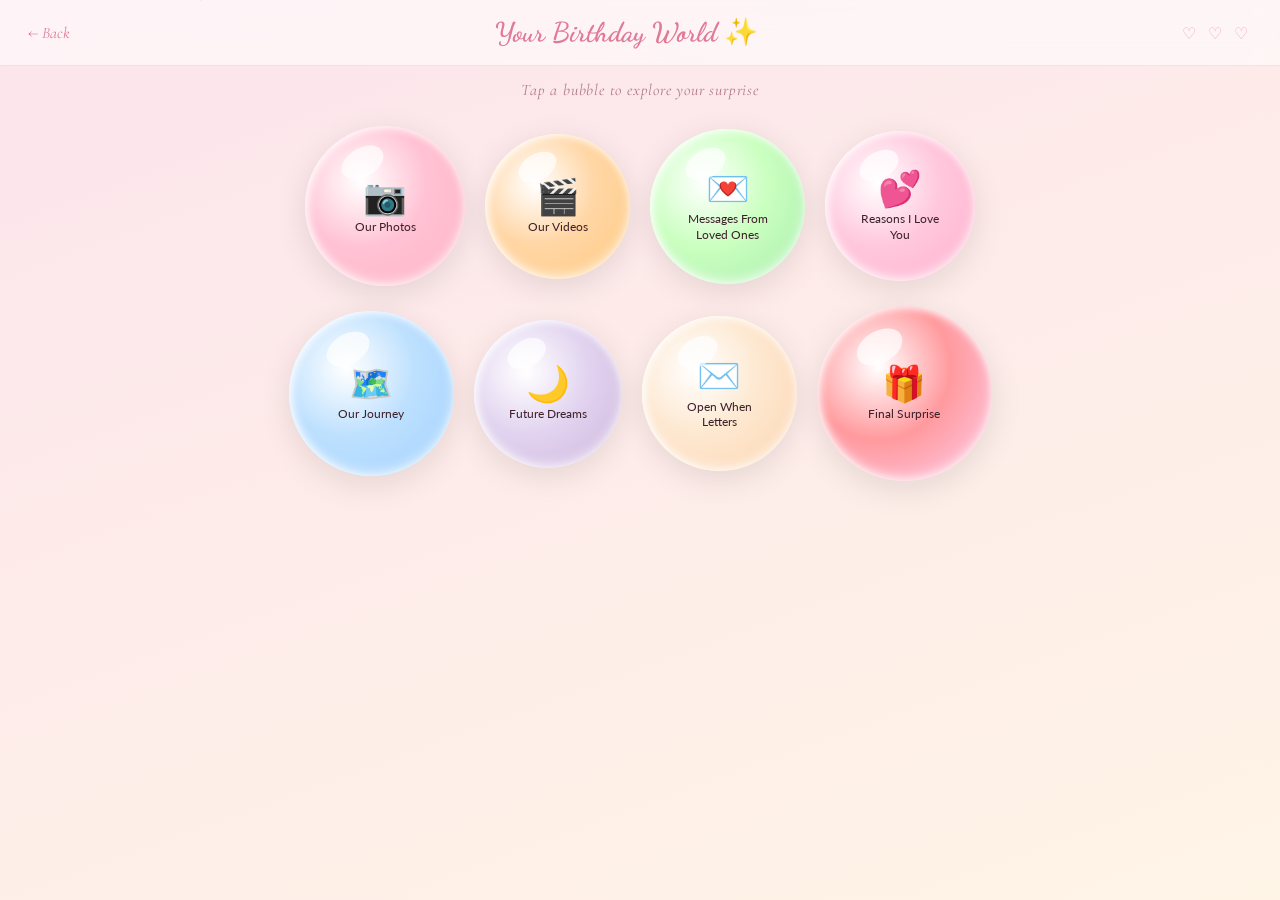
==== bubbles.html @ a95a7360 "Add files via upload" ====
<!DOCTYPE html>
<html lang="en">
<head>
  <meta charset="UTF-8"/>
  <meta name="viewport" content="width=device-width, initial-scale=1.0"/>
  <title>Your Surprise ❤️</title>
  <link rel="stylesheet" href="css/bubbles.css"/>
  <link href="https://fonts.googleapis.com/css2?family=Dancing+Script:wght@400;600;700&family=Cormorant+Garamond:ital,wght@0,300;0,400;1,300;1,400&family=Lato:wght@300;400&display=swap" rel="stylesheet"/>
</head>
<body>

  <div class="bg-bubbles-page"></div>
  <div class="petals-mini" id="petalsMini"></div>

  <!-- Header -->
  <header class="bubbles-header">
    <a href="index.html" class="back-btn">← Back</a>
    <!-- ✏️ REPLACE: Change the name below -->
    <h2 class="header-title">Your Birthday World ✨</h2>
    <span class="header-hearts">♡ ♡ ♡</span>
  </header>

  <p class="bubbles-subtitle">Tap a bubble to explore your surprise</p>

  <!-- Bubbles Grid -->
  <div class="bubbles-grid" id="bubblesGrid">

    <div class="bubble" data-section="photos" style="--delay:0s; --size:160px; --color1:#ffc2d4; --color2:#ffb3c6">
      <div class="bubble-inner">
        <span class="bubble-icon">📷</span>
        <span class="bubble-label">Our Photos</span>
      </div>
    </div>

    <div class="bubble" data-section="videos" style="--delay:0.2s; --size:145px; --color1:#ffd6a5; --color2:#ffca80">
      <div class="bubble-inner">
        <span class="bubble-icon">🎬</span>
        <span class="bubble-label">Our Videos</span>
      </div>
    </div>

    <div class="bubble" data-section="messages" style="--delay:0.4s; --size:155px; --color1:#caffbf; --color2:#a8edaf">
      <div class="bubble-inner">
        <span class="bubble-icon">💌</span>
        <span class="bubble-label">Messages From Loved Ones</span>
      </div>
    </div>

    <div class="bubble" data-section="reasons" style="--delay:0.1s; --size:150px; --color1:#ffc8dd; --color2:#ffafcc">
      <div class="bubble-inner">
        <span class="bubble-icon">💕</span>
        <span class="bubble-label">Reasons I Love You</span>
      </div>
    </div>

    <div class="bubble" data-section="journey" style="--delay:0.3s; --size:165px; --color1:#bde0fe; --color2:#a2d2ff">
      <div class="bubble-inner">
        <span class="bubble-icon">🗺️</span>
        <span class="bubble-label">Our Journey</span>
      </div>
    </div>

    <div class="bubble" data-section="dreams" style="--delay:0.5s; --size:148px; --color1:#e2d4f0; --color2:#cdb4db">
      <div class="bubble-inner">
        <span class="bubble-icon">🌙</span>
        <span class="bubble-label">Future Dreams</span>
      </div>
    </div>

    <div class="bubble" data-section="letters" style="--delay:0.15s; --size:155px; --color1:#fde8d0; --color2:#fdd5b1">
      <div class="bubble-inner">
        <span class="bubble-icon">✉️</span>
        <span class="bubble-label">Open When Letters</span>
      </div>
    </div>

    <div class="bubble bubble-special" data-section="final" style="--delay:0.6s; --size:175px; --color1:#ff9a9e; --color2:#fecfef">
      <div class="bubble-inner">
        <span class="bubble-icon">🎁</span>
        <span class="bubble-label">Final Surprise</span>
      </div>
    </div>

  </div>

  <!-- ======== MODALS ======== -->

  <!-- Photos Modal -->
  <div class="modal" id="modal-photos">
    <div class="modal-box modal-wide">
      <button class="modal-close" onclick="closeModal('photos')">✕</button>
      <h2 class="modal-title">📷 Our Photos</h2>
      <p class="modal-subtitle">Every frame, a memory I treasure</p>
      <div class="photo-gallery">
        <!-- ✏️ REPLACE: Replace src with your actual photo paths -->
        <div class="photo-item" onclick="openLightbox(this)">
          <img src="https://picsum.photos/seed/couple1/400/300" alt="Our memory 1"/>
          <div class="photo-overlay"><span>View</span></div>
        </div>
        <div class="photo-item" onclick="openLightbox(this)">
          <img src="https://picsum.photos/seed/couple2/400/300" alt="Our memory 2"/>
          <div class="photo-overlay"><span>View</span></div>
        </div>
        <div class="photo-item" onclick="openLightbox(this)">
          <img src="https://picsum.photos/seed/couple3/400/300" alt="Our memory 3"/>
          <div class="photo-overlay"><span>View</span></div>
        </div>
        <div class="photo-item" onclick="openLightbox(this)">
          <img src="https://picsum.photos/seed/couple4/400/300" alt="Our memory 4"/>
          <div class="photo-overlay"><span>View</span></div>
        </div>
        <div class="photo-item" onclick="openLightbox(this)">
          <img src="https://picsum.photos/seed/couple5/400/300" alt="Our memory 5"/>
          <div class="photo-overlay"><span>View</span></div>
        </div>
        <div class="photo-item" onclick="openLightbox(this)">
          <img src="https://picsum.photos/seed/couple6/400/300" alt="Our memory 6"/>
          <div class="photo-overlay"><span>View</span></div>
        </div>
      </div>
    </div>
  </div>

  <!-- Videos Modal -->
  <div class="modal" id="modal-videos">
    <div class="modal-box modal-wide">
      <button class="modal-close" onclick="closeModal('videos')">✕</button>
      <h2 class="modal-title">🎬 Our Videos</h2>
      <p class="modal-subtitle">Moments moving, just like my heart for you</p>
      <div class="video-grid">
        <!-- ✏️ REPLACE: Replace YouTube embed IDs or use your own video URLs -->
        <div class="video-card">
          <div class="video-wrapper">
            <iframe src="https://www.youtube.com/embed/dQw4w9WgXcQ" title="Our Video 1" frameborder="0" allowfullscreen></iframe>
          </div>
          <!-- ✏️ REPLACE: Change this caption -->
          <p class="video-caption">Our favorite moment ♡</p>
        </div>
        <div class="video-card">
          <div class="video-wrapper">
            <iframe src="https://www.youtube.com/embed/dQw4w9WgXcQ" title="Our Video 2" frameborder="0" allowfullscreen></iframe>
          </div>
          <!-- ✏️ REPLACE: Change this caption -->
          <p class="video-caption">A day to remember ✨</p>
        </div>
      </div>
    </div>
  </div>

  <!-- Messages Modal -->
  <div class="modal" id="modal-messages">
    <div class="modal-box modal-wide">
      <button class="modal-close" onclick="closeModal('messages')">✕</button>
      <h2 class="modal-title">💌 Messages From Loved Ones</h2>
      <p class="modal-subtitle">Everyone who loves you, says it today</p>
      <div class="messages-grid">
        <!-- ✏️ REPLACE: Add real names and messages below -->
        <div class="message-card">
          <div class="message-avatar">👩</div>
          <p class="message-text">"Wishing you the most beautiful birthday! You deserve all the joy in the world. So proud of who you are every single day."</p>
          <span class="message-from">— Mom</span>
        </div>
        <div class="message-card">
          <div class="message-avatar">👨</div>
          <p class="message-text">"Happy Birthday! You've always been my hero. Here's to another year of adventures together, big brother."</p>
          <span class="message-from">— Your Brother</span>
        </div>
        <div class="message-card">
          <div class="message-avatar">👧</div>
          <p class="message-text">"You're the kindest soul I know. Today is all about you — celebrate yourself! Love you loads. 🎉"</p>
          <span class="message-from">— Best Friend Priya</span>
        </div>
        <div class="message-card">
          <div class="message-avatar">🧑</div>
          <p class="message-text">"Happiest of birthdays! Miss you always. Can't wait to celebrate in person soon. You're truly one of a kind."</p>
          <span class="message-from">— Cousin Rahul</span>
        </div>
      </div>
    </div>
  </div>

  <!-- Reasons Modal -->
  <div class="modal" id="modal-reasons">
    <div class="modal-box">
      <button class="modal-close" onclick="closeModal('reasons')">✕</button>
      <h2 class="modal-title">💕 Reasons I Love You</h2>
      <p class="modal-subtitle">An endless list, but here are a few...</p>
      <div class="reasons-list" id="reasonsList">
        <!-- ✏️ REPLACE: Add your own reasons below -->
      </div>
    </div>
  </div>

  <!-- Journey Modal -->
  <div class="modal" id="modal-journey">
    <div class="modal-box modal-wide">
      <button class="modal-close" onclick="closeModal('journey')">✕</button>
      <h2 class="modal-title">🗺️ Our Journey</h2>
      <p class="modal-subtitle">Every step with you has been a blessing</p>
      <div class="timeline">
        <!-- ✏️ REPLACE: Add your own journey milestones below -->
        <div class="timeline-item">
          <div class="timeline-dot">💫</div>
          <div class="timeline-content">
            <!-- ✏️ REPLACE: Change date and event -->
            <span class="timeline-date">When We Met</span>
            <h3 class="timeline-event">The Day Everything Changed</h3>
            <p class="timeline-desc">The universe knew before we did. That first hello felt like coming home.</p>
          </div>
        </div>
        <div class="timeline-item">
          <div class="timeline-dot">🌸</div>
          <div class="timeline-content">
            <span class="timeline-date">Our First Date</span>
            <h3 class="timeline-event">A Night to Remember</h3>
            <p class="timeline-desc">Butterflies, laughter, and a feeling I never wanted to end.</p>
          </div>
        </div>
        <div class="timeline-item">
          <div class="timeline-dot">💍</div>
          <div class="timeline-content">
            <span class="timeline-date">The Proposal</span>
            <h3 class="timeline-event">You Said Yes</h3>
            <p class="timeline-desc">My heart stopped — and then it was the fullest it had ever been.</p>
          </div>
        </div>
        <div class="timeline-item">
          <div class="timeline-dot">🏠</div>
          <div class="timeline-content">
            <span class="timeline-date">Our Home</span>
            <h3 class="timeline-event">Building Our World Together</h3>
            <p class="timeline-desc">Four walls became a home the moment you walked in.</p>
          </div>
        </div>
        <div class="timeline-item">
          <div class="timeline-dot">⭐</div>
          <div class="timeline-content">
            <span class="timeline-date">Today</span>
            <h3 class="timeline-event">Your Birthday ♡</h3>
            <p class="timeline-desc">Celebrating the most wonderful person who made all these memories possible.</p>
          </div>
        </div>
      </div>
    </div>
  </div>

  <!-- Dreams Modal -->
  <div class="modal" id="modal-dreams">
    <div class="modal-box modal-wide">
      <button class="modal-close" onclick="closeModal('dreams')">✕</button>
      <h2 class="modal-title">🌙 Future Dreams</h2>
      <p class="modal-subtitle">Everything I want to do with you, for us</p>
      <div class="dreams-grid">
        <!-- ✏️ REPLACE: Add your own dream destinations and wishes -->
        <div class="dream-card">
          <div class="dream-emoji">🗼</div>
          <h3>Paris Together</h3>
          <p>Walk along the Seine, eat croissants, kiss under the Eiffel Tower</p>
        </div>
        <div class="dream-card">
          <div class="dream-emoji">🏝️</div>
          <h3>Maldives Getaway</h3>
          <p>A bungalow over the water, just us, sunsets and silence</p>
        </div>
        <div class="dream-card">
          <div class="dream-emoji">🗻</div>
          <h3>Mountain Retreat</h3>
          <p>Cozy cabin, hot cocoa, stars above and you beside me</p>
        </div>
        <div class="dream-card">
          <div class="dream-emoji">🎭</div>
          <h3>A Broadway Night</h3>
          <p>Dressed up, holding hands, lost in a story on stage</p>
        </div>
        <div class="dream-card">
          <div class="dream-emoji">🌅</div>
          <h3>Road Trip Sunrise</h3>
          <p>No plan, just the open road, music and you</p>
        </div>
        <div class="dream-card">
          <div class="dream-emoji">👶</div>
          <h3>Growing Together</h3>
          <p>Building a family, a legacy, a love that lasts generations</p>
        </div>
      </div>
    </div>
  </div>

  <!-- Letters Modal -->
  <div class="modal" id="modal-letters">
    <div class="modal-box modal-wide">
      <button class="modal-close" onclick="closeModal('letters')">✕</button>
      <h2 class="modal-title">✉️ Open When Letters</h2>
      <p class="modal-subtitle">For every moment, I've written you something</p>
      <div class="letters-grid">
        <!-- Letters are handled by JS; add your letter content in bubbles.js -->
        <div class="letter-card" onclick="openLetter(0)">
          <div class="letter-seal">💌</div>
          <p>Open When...<br/><strong>You Miss Me</strong></p>
        </div>
        <div class="letter-card" onclick="openLetter(1)">
          <div class="letter-seal">🌧️</div>
          <p>Open When...<br/><strong>You're Having a Bad Day</strong></p>
        </div>
        <div class="letter-card" onclick="openLetter(2)">
          <div class="letter-seal">😂</div>
          <p>Open When...<br/><strong>You Need to Laugh</strong></p>
        </div>
        <div class="letter-card" onclick="openLetter(3)">
          <div class="letter-seal">💪</div>
          <p>Open When...<br/><strong>You Doubt Yourself</strong></p>
        </div>
        <div class="letter-card" onclick="openLetter(4)">
          <div class="letter-seal">🌟</div>
          <p>Open When...<br/><strong>You Accomplish Something</strong></p>
        </div>
        <div class="letter-card" onclick="openLetter(5)">
          <div class="letter-seal">❤️</div>
          <p>Open When...<br/><strong>You Feel Loved</strong></p>
        </div>
      </div>
    </div>
  </div>

  <!-- Letter Content Modal -->
  <div class="modal" id="modal-letter-content">
    <div class="modal-box letter-content-box">
      <button class="modal-close" onclick="closeModal('letter-content')">✕</button>
      <div class="letter-paper">
        <div class="letter-header-deco">✦ ✦ ✦</div>
        <h3 id="letterTitle" class="letter-content-title"></h3>
        <div id="letterBody" class="letter-content-body"></div>
        <div class="letter-signature">With all my love ♡</div>
      </div>
    </div>
  </div>

  <!-- Lightbox -->
  <div class="lightbox" id="lightbox" onclick="closeLightbox()">
    <button class="lightbox-close">✕</button>
    <img id="lightboxImg" src="" alt="Photo"/>
  </div>

  <!-- Final Surprise — full page redirect -->

  <script src="js/bubbles.js"></script>
</body>
</html>
---- css/bubbles.css ----
/* ===== BUBBLES PAGE CSS ===== */
/* css/bubbles.css */

*, *::before, *::after { box-sizing: border-box; margin: 0; padding: 0; }

:root {
  --rose:      #f4a5b5;
  --rose-deep: #e07a96;
  --blush:     #fce4ec;
  --cream:     #fff8f0;
  --gold:      #d4a574;
  --text-dark: #3d1f2a;
  --text-mid:  #7a4a5a;
  --text-soft: #b07a8a;
}

html { scroll-behavior: smooth; }

body {
  min-height: 100vh;
  font-family: 'Lato', sans-serif;
  background: var(--cream);
  overflow-x: hidden;
}

.bg-bubbles-page {
  position: fixed; inset: 0; z-index: 0;
  background: linear-gradient(160deg, #fce4ec 0%, #fff5e6 35%, #f0e8ff 65%, #fce4ec 100%);
  background-size: 300% 300%;
  animation: bgShift 15s ease infinite;
}

@keyframes bgShift {
  0%,100% { background-position: 0% 50%; }
  50%     { background-position: 100% 50%; }
}

.petals-mini {
  position: fixed; inset: 0; z-index: 1; pointer-events: none; overflow: hidden;
}

.petal-m {
  position: absolute; top: -20px;
  font-size: 1rem; opacity: 0.5;
  animation: petalFallM linear infinite;
}

@keyframes petalFallM {
  0%   { transform: translateY(-20px) rotate(0deg); opacity: 0.6; }
  100% { transform: translateY(110vh) rotate(360deg); opacity: 0; }
}

/* ---- Header ---- */
.bubbles-header {
  position: relative; z-index: 10;
  display: flex; align-items: center; justify-content: space-between;
  padding: 16px 28px;
  background: rgba(255,255,255,0.55);
  backdrop-filter: blur(12px);
  border-bottom: 1px solid rgba(244,165,181,0.3);
}

.back-btn {
  font-family: 'Cormorant Garamond', serif;
  font-style: italic; color: var(--rose-deep);
  text-decoration: none; font-size: 1rem;
  transition: opacity 0.2s;
}
.back-btn:hover { opacity: 0.7; }

.header-title {
  font-family: 'Dancing Script', cursive;
  color: var(--rose-deep);
  font-size: clamp(1.2rem, 4vw, 1.7rem);
  font-weight: 700;
}

.header-hearts {
  color: var(--rose);
  font-size: 1rem;
  letter-spacing: 4px;
  animation: heartPulse2 2s ease infinite;
}

@keyframes heartPulse2 {
  0%,100% { opacity: 1; transform: scale(1); }
  50%     { opacity: 0.6; transform: scale(0.9); }
}

/* ---- Subtitle ---- */
.bubbles-subtitle {
  position: relative; z-index: 10;
  text-align: center;
  font-family: 'Cormorant Garamond', serif;
  font-style: italic; color: var(--text-soft);
  font-size: 1rem;
  padding: 14px 0 6px;
  letter-spacing: 0.05em;
}

/* ---- Bubbles Grid ---- */
.bubbles-grid {
  position: relative; z-index: 10;
  display: flex;
  flex-wrap: wrap;
  justify-content: center;
  align-items: center;
  gap: 20px;
  padding: 20px 24px 60px;
  max-width: 900px;
  margin: 0 auto;
}

/* ---- Single Bubble ---- */
.bubble {
  width: var(--size, 150px);
  height: var(--size, 150px);
  border-radius: 50%;
  background: radial-gradient(circle at 35% 35%, white 0%, var(--color1) 45%, var(--color2) 100%);
  box-shadow:
    0 8px 32px rgba(0,0,0,0.1),
    inset 0 -4px 12px rgba(255,255,255,0.6),
    inset 2px 2px 8px rgba(255,255,255,0.9);
  display: flex;
  align-items: center;
  justify-content: center;
  cursor: pointer;
  transition: transform 0.35s cubic-bezier(.34,1.56,.64,1), box-shadow 0.3s ease;
  animation: bubbleFloat ease-in-out infinite;
  animation-duration: calc(3.5s + var(--delay) * 4);
  animation-delay: var(--delay, 0s);
  position: relative;
  user-select: none;
}

.bubble::before {
  content: '';
  position: absolute;
  top: 14%;
  left: 22%;
  width: 28%;
  height: 18%;
  background: rgba(255,255,255,0.7);
  border-radius: 50%;
  transform: rotate(-30deg);
  pointer-events: none;
}

.bubble:hover {
  transform: scale(1.13) translateY(-6px);
  box-shadow: 0 16px 50px rgba(0,0,0,0.18), inset 0 -4px 12px rgba(255,255,255,0.6);
}

.bubble:active { transform: scale(0.95); }

.bubble-special {
  animation-name: bubbleFloatSpecial;
}

@keyframes bubbleFloat {
  0%, 100% { transform: translateY(0px); }
  50%       { transform: translateY(-12px); }
}

@keyframes bubbleFloatSpecial {
  0%, 100% { transform: translateY(0) scale(1); box-shadow: 0 8px 32px rgba(224,122,150,0.25); }
  50%       { transform: translateY(-14px) scale(1.02); box-shadow: 0 18px 50px rgba(224,122,150,0.45); }
}

.bubble-inner {
  display: flex; flex-direction: column;
  align-items: center; justify-content: center;
  text-align: center;
  padding: 16px;
  gap: 6px;
  pointer-events: none;
}

.bubble-icon  { font-size: clamp(1.6rem, 5vw, 2.2rem); line-height: 1; }

.bubble-label {
  font-family: 'Lato', sans-serif;
  font-weight: 400;
  font-size: clamp(0.62rem, 1.5vw, 0.75rem);
  color: var(--text-dark);
  line-height: 1.3;
  text-align: center;
  max-width: 100px;
}

/* ======== MODALS ======== */

.modal {
  position: fixed; inset: 0; z-index: 1000;
  display: none;
  align-items: center; justify-content: center;
  background: rgba(61, 31, 42, 0.45);
  backdrop-filter: blur(6px);
  padding: 20px;
  overflow-y: auto;
  animation: modalFadeIn 0.35s ease;
}

.modal.open { display: flex; }

@keyframes modalFadeIn {
  from { opacity: 0; }
  to   { opacity: 1; }
}

.modal-box {
  position: relative;
  background: rgba(255,252,249,0.97);
  border-radius: 24px;
  padding: 36px 32px;
  max-width: 600px;
  width: 100%;
  max-height: 90vh;
  overflow-y: auto;
  box-shadow: 0 24px 80px rgba(61,31,42,0.22);
  animation: boxSlideUp 0.4s cubic-bezier(.34,1.56,.64,1);
}

.modal-wide { max-width: 860px; }

@keyframes boxSlideUp {
  from { transform: translateY(30px) scale(0.95); opacity: 0; }
  to   { transform: translateY(0) scale(1); opacity: 1; }
}

.modal-close {
  position: absolute; top: 16px; right: 18px;
  background: none; border: none; cursor: pointer;
  font-size: 1.2rem; color: var(--text-soft);
  width: 32px; height: 32px;
  border-radius: 50%;
  display: flex; align-items: center; justify-content: center;
  transition: background 0.2s, color 0.2s;
}
.modal-close:hover { background: var(--blush); color: var(--rose-deep); }

.modal-title {
  font-family: 'Dancing Script', cursive;
  font-size: clamp(1.6rem, 5vw, 2.4rem);
  color: var(--rose-deep);
  text-align: center;
  margin-bottom: 6px;
}

.modal-subtitle {
  font-family: 'Cormorant Garamond', serif;
  font-style: italic; color: var(--text-soft);
  text-align: center; font-size: 0.95rem;
  margin-bottom: 28px;
}

/* ---- Photo Gallery ---- */
.photo-gallery {
  display: grid;
  grid-template-columns: repeat(auto-fill, minmax(200px, 1fr));
  gap: 12px;
}

.photo-item {
  position: relative; border-radius: 14px; overflow: hidden;
  aspect-ratio: 4/3; cursor: pointer;
  box-shadow: 0 4px 16px rgba(0,0,0,0.1);
}

.photo-item img {
  width: 100%; height: 100%;
  object-fit: cover;
  transition: transform 0.4s ease;
  display: block;
}

.photo-overlay {
  position: absolute; inset: 0;
  background: rgba(224,122,150,0.0);
  display: flex; align-items: center; justify-content: center;
  transition: background 0.3s ease;
}

.photo-overlay span {
  color: white; font-family: 'Lato',sans-serif;
  font-weight: 300; font-size: 0.9rem;
  letter-spacing: 0.1em; opacity: 0;
  transition: opacity 0.3s ease;
  text-transform: uppercase;
}

.photo-item:hover img { transform: scale(1.08); }
.photo-item:hover .photo-overlay { background: rgba(224,122,150,0.4); }
.photo-item:hover .photo-overlay span { opacity: 1; }

/* ---- Lightbox ---- */
.lightbox {
  position: fixed; inset: 0; z-index: 2000;
  display: none;
  align-items: center; justify-content: center;
  background: rgba(0,0,0,0.88);
  cursor: pointer;
}
.lightbox.open { display: flex; }
.lightbox img {
  max-width: 90vw; max-height: 88vh;
  border-radius: 10px;
  box-shadow: 0 8px 60px rgba(0,0,0,0.6);
  animation: lightboxIn 0.3s ease;
}
@keyframes lightboxIn {
  from { transform: scale(0.85); opacity: 0; }
  to   { transform: scale(1); opacity: 1; }
}
.lightbox-close {
  position: absolute; top: 20px; right: 24px;
  background: rgba(255,255,255,0.15); border: none;
  color: white; font-size: 1.4rem;
  width: 38px; height: 38px; border-radius: 50%;
  cursor: pointer; display: flex; align-items: center; justify-content: center;
  transition: background 0.2s;
}
.lightbox-close:hover { background: rgba(255,255,255,0.3); }

/* ---- Video Grid ---- */
.video-grid {
  display: grid;
  grid-template-columns: repeat(auto-fill, minmax(280px, 1fr));
  gap: 20px;
}

.video-card {
  background: var(--blush); border-radius: 16px;
  overflow: hidden;
  box-shadow: 0 4px 20px rgba(0,0,0,0.08);
}

.video-wrapper {
  position: relative; padding-top: 56.25%;
}

.video-wrapper iframe {
  position: absolute; inset: 0;
  width: 100%; height: 100%; border: none;
}

.video-caption {
  text-align: center;
  font-family: 'Cormorant Garamond', serif;
  font-style: italic; color: var(--text-mid);
  padding: 10px 12px;
  font-size: 0.92rem;
}

/* ---- Messages ---- */
.messages-grid {
  display: grid;
  grid-template-columns: repeat(auto-fill, minmax(220px, 1fr));
  gap: 16px;
}

.message-card {
  background: linear-gradient(135deg, #fff0f5, #fce4ec);
  border-radius: 18px;
  padding: 24px 20px;
  box-shadow: 0 4px 20px rgba(224,122,150,0.12);
  border: 1px solid rgba(244,165,181,0.25);
  display: flex; flex-direction: column; gap: 12px;
  animation: cardPop 0.5s ease;
}

@keyframes cardPop {
  from { transform: scale(0.93) translateY(10px); opacity: 0; }
  to   { transform: scale(1) translateY(0); opacity: 1; }
}

.message-avatar {
  font-size: 2.2rem;
  text-align: center;
}

.message-text {
  font-family: 'Cormorant Garamond', serif;
  font-style: italic; font-weight: 300;
  font-size: 0.93rem; color: var(--text-mid);
  line-height: 1.65;
  flex-grow: 1;
}

.message-from {
  font-family: 'Lato', sans-serif;
  font-weight: 400; color: var(--rose-deep);
  font-size: 0.82rem; text-align: right;
  letter-spacing: 0.05em;
}

/* ---- Reasons ---- */
.reasons-list {
  display: flex; flex-direction: column; gap: 10px;
  max-height: 60vh; overflow-y: auto;
  padding-right: 6px;
}

.reason-item {
  display: flex; align-items: flex-start; gap: 14px;
  background: linear-gradient(135deg, #fff5f8, #fce4ec);
  border-radius: 14px; padding: 14px 18px;
  box-shadow: 0 2px 12px rgba(224,122,150,0.1);
  opacity: 0;
  animation: reasonReveal 0.5s ease forwards;
  border-left: 3px solid var(--rose);
}

@keyframes reasonReveal {
  from { transform: translateX(-20px); opacity: 0; }
  to   { transform: translateX(0); opacity: 1; }
}

.reason-num {
  font-family: 'Dancing Script', cursive;
  font-size: 1.5rem; color: var(--rose);
  min-width: 30px;
}

.reason-text {
  font-family: 'Cormorant Garamond', serif;
  font-style: italic; font-size: 1rem;
  color: var(--text-mid); line-height: 1.5;
}

/* ---- Timeline ---- */
.timeline {
  display: flex; flex-direction: column;
  gap: 0; padding-left: 20px;
  position: relative;
}

.timeline::before {
  content: '';
  position: absolute; left: 38px; top: 20px; bottom: 20px;
  width: 2px;
  background: linear-gradient(180deg, var(--rose), var(--gold), var(--rose));
}

.timeline-item {
  display: flex; gap: 24px; align-items: flex-start;
  padding: 16px 0;
  opacity: 0;
  animation: timelineReveal 0.6s ease forwards;
}

.timeline-item:nth-child(1) { animation-delay: 0.1s; }
.timeline-item:nth-child(2) { animation-delay: 0.25s; }
.timeline-item:nth-child(3) { animation-delay: 0.4s; }
.timeline-item:nth-child(4) { animation-delay: 0.55s; }
.timeline-item:nth-child(5) { animation-delay: 0.7s; }

@keyframes timelineReveal {
  from { transform: translateX(-15px); opacity: 0; }
  to   { transform: translateX(0); opacity: 1; }
}

.timeline-dot {
  width: 40px; height: 40px; min-width: 40px;
  border-radius: 50%;
  background: white;
  border: 2px solid var(--rose);
  display: flex; align-items: center; justify-content: center;
  font-size: 1.2rem;
  box-shadow: 0 3px 12px rgba(224,122,150,0.25);
  position: relative; z-index: 1;
}

.timeline-content { padding-top: 4px; }

.timeline-date {
  font-family: 'Lato', sans-serif;
  font-size: 0.72rem; font-weight: 400;
  color: var(--rose-deep); text-transform: uppercase;
  letter-spacing: 0.12em; display: block; margin-bottom: 4px;
}

.timeline-event {
  font-family: 'Dancing Script', cursive;
  font-size: 1.2rem; color: var(--text-dark);
  margin-bottom: 4px;
}

.timeline-desc {
  font-family: 'Cormorant Garamond', serif;
  font-style: italic; font-weight: 300;
  font-size: 0.9rem; color: var(--text-mid); line-height: 1.55;
}

/* ---- Dreams Grid ---- */
.dreams-grid {
  display: grid;
  grid-template-columns: repeat(auto-fill, minmax(200px, 1fr));
  gap: 16px;
}

.dream-card {
  background: linear-gradient(135deg, #fff8f0, #fce4ec10);
  border: 1px solid rgba(212,165,116,0.25);
  border-radius: 18px; padding: 22px 16px;
  text-align: center;
  transition: transform 0.3s ease, box-shadow 0.3s ease;
  cursor: default;
  opacity: 0;
  animation: dreamPop 0.5s ease forwards;
}

.dream-card:nth-child(1) { animation-delay: 0.1s; }
.dream-card:nth-child(2) { animation-delay: 0.2s; }
.dream-card:nth-child(3) { animation-delay: 0.3s; }
.dream-card:nth-child(4) { animation-delay: 0.4s; }
.dream-card:nth-child(5) { animation-delay: 0.5s; }
.dream-card:nth-child(6) { animation-delay: 0.6s; }

@keyframes dreamPop {
  from { transform: scale(0.9) translateY(12px); opacity: 0; }
  to   { transform: scale(1) translateY(0); opacity: 1; }
}

.dream-card:hover { transform: translateY(-5px); box-shadow: 0 10px 30px rgba(212,165,116,0.2); }

.dream-emoji { font-size: 2.4rem; margin-bottom: 10px; }

.dream-card h3 {
  font-family: 'Dancing Script', cursive;
  font-size: 1.15rem; color: var(--rose-deep); margin-bottom: 7px;
}

.dream-card p {
  font-family: 'Cormorant Garamond', serif;
  font-style: italic; font-size: 0.88rem;
  color: var(--text-mid); line-height: 1.55;
}

/* ---- Letters ---- */
.letters-grid {
  display: grid;
  grid-template-columns: repeat(auto-fill, minmax(150px, 1fr));
  gap: 16px;
}

.letter-card {
  background: linear-gradient(135deg, #fffaf5, #fde8d0);
  border: 1px solid rgba(212,165,116,0.35);
  border-radius: 16px; padding: 22px 12px;
  text-align: center; cursor: pointer;
  transition: transform 0.3s ease, box-shadow 0.3s ease;
  box-shadow: 0 2px 12px rgba(212,165,116,0.1);
}

.letter-card:hover { transform: scale(1.06) translateY(-4px); box-shadow: 0 10px 30px rgba(212,165,116,0.3); }

.letter-seal { font-size: 2rem; margin-bottom: 10px; }

.letter-card p {
  font-family: 'Lato', sans-serif;
  font-size: 0.78rem; color: var(--text-mid); line-height: 1.5;
}

.letter-card strong { color: var(--rose-deep); }

/* ---- Letter content ---- */
.letter-content-box { max-width: 520px; }

.letter-paper {
  background: linear-gradient(160deg, #fffaf5, #fdf3e8);
  border: 1px solid rgba(212,165,116,0.3);
  border-radius: 14px;
  padding: 30px 28px;
}

.letter-header-deco {
  text-align: center; color: var(--gold);
  font-size: 0.8rem; letter-spacing: 6px; margin-bottom: 18px;
}

.letter-content-title {
  font-family: 'Dancing Script', cursive;
  color: var(--rose-deep);
  font-size: 1.6rem;
  text-align: center;
  margin-bottom: 18px;
}

.letter-content-body {
  font-family: 'Cormorant Garamond', serif;
  font-style: italic; font-weight: 300;
  font-size: 1rem; color: var(--text-mid);
  line-height: 1.8;
}

.letter-signature {
  margin-top: 24px;
  text-align: right;
  font-family: 'Dancing Script', cursive;
  color: var(--rose-deep); font-size: 1.1rem;
}

/* ---- Scrollbar ---- */
.modal-box::-webkit-scrollbar { width: 5px; }
.modal-box::-webkit-scrollbar-thumb { background: var(--rose); border-radius: 4px; }

/* ---- Responsive ---- */
@media (max-width: 600px) {
  .bubbles-grid { gap: 14px; padding: 14px 14px 50px; }
  .bubble { --size: 130px !important; }
  .bubble-special { --size: 145px !important; }
  .modal-box { padding: 26px 18px; }
  .letters-grid { grid-template-columns: repeat(auto-fill, minmax(130px, 1fr)); }
}
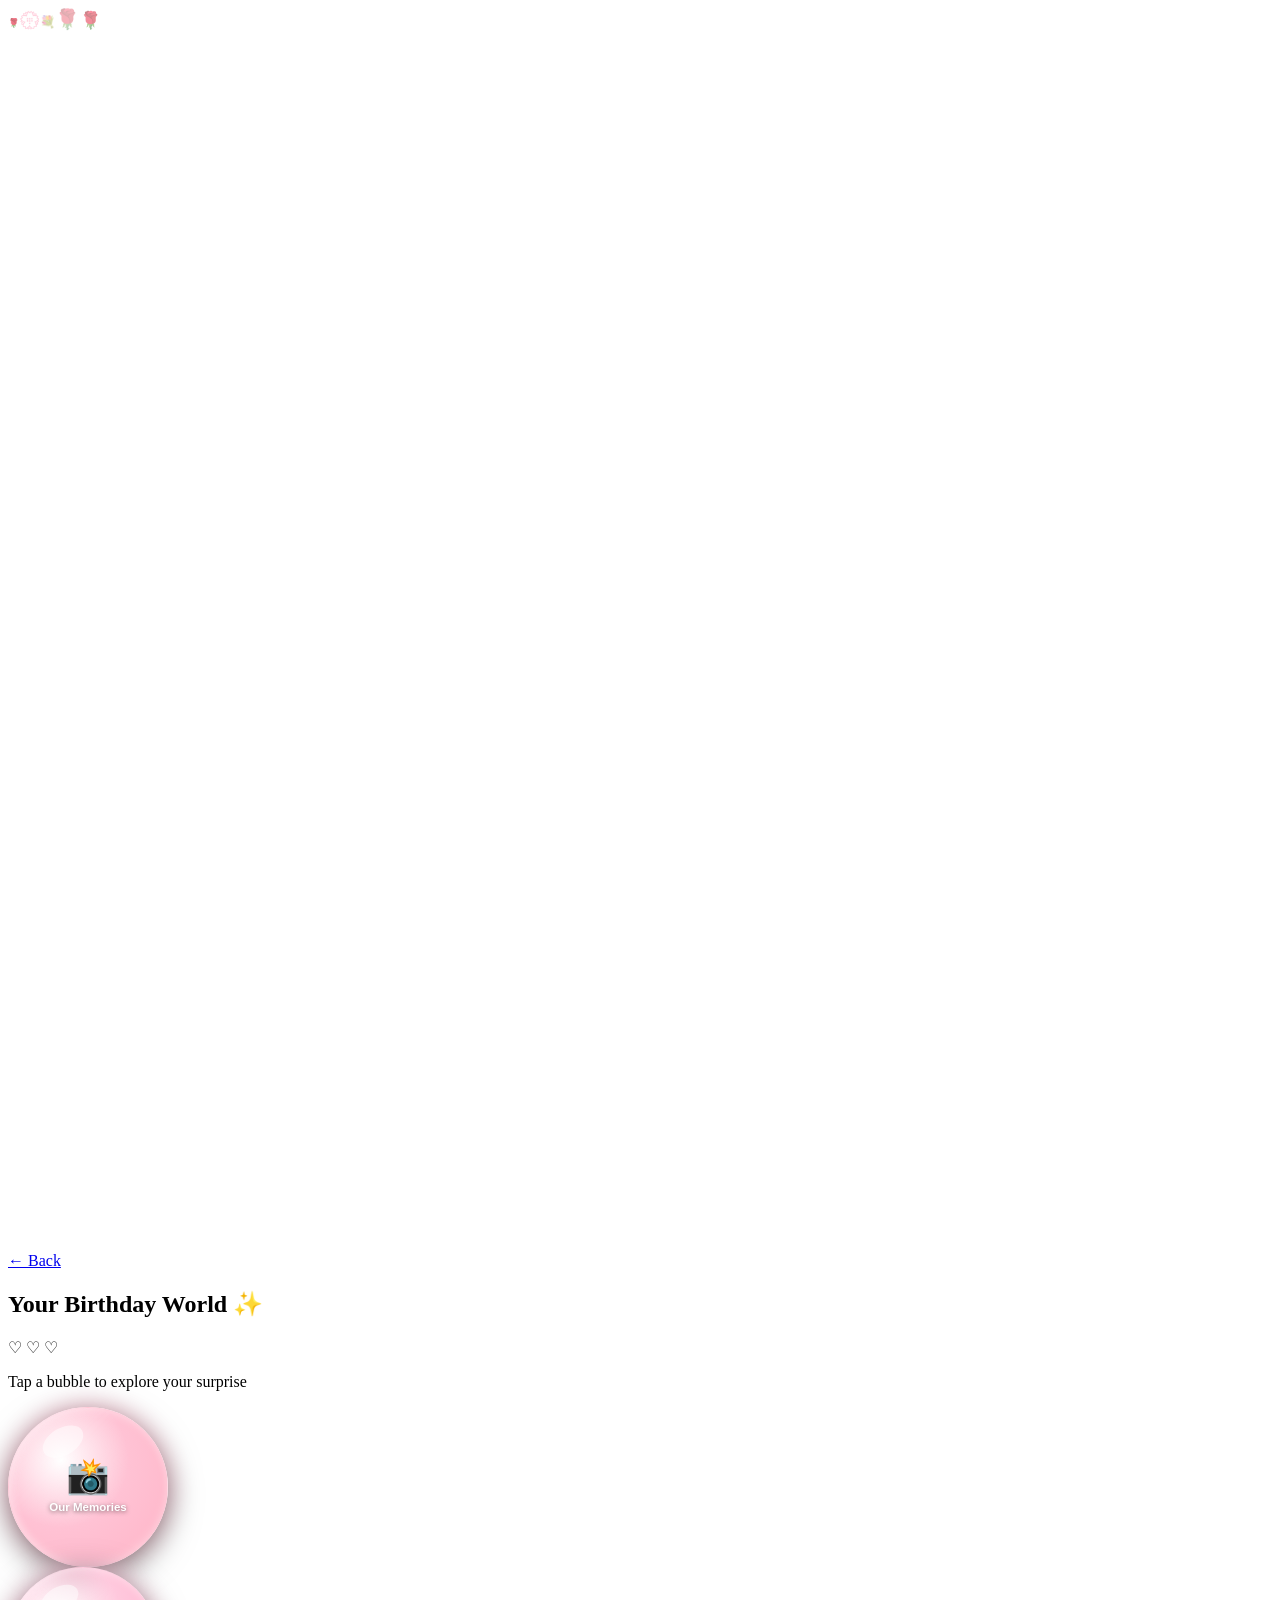
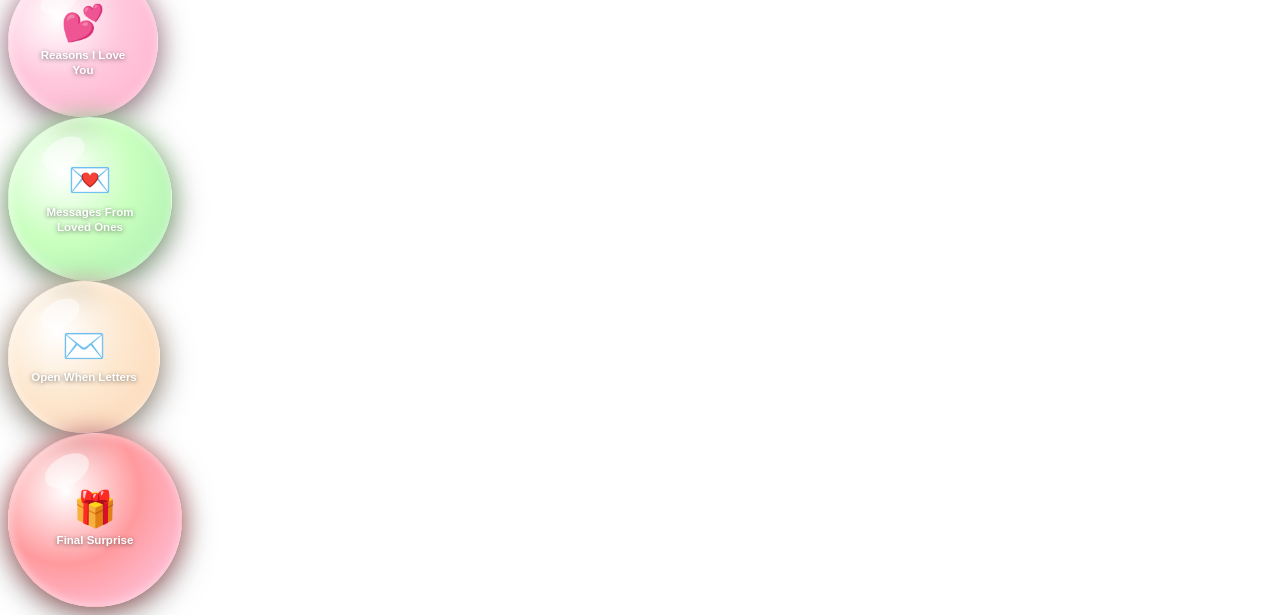
==== commit 924b430c: "updated changes" ====
--- a/bubbles.html
+++ b/bubbles.html
@@ -9,339 +9,367 @@
 </head>
 <body>
 
-  <div class="bg-bubbles-page"></div>
-  <div class="petals-mini" id="petalsMini"></div>
-
-  <!-- Header -->
-  <header class="bubbles-header">
-    <a href="index.html" class="back-btn">← Back</a>
-    <!-- ✏️ REPLACE: Change the name below -->
-    <h2 class="header-title">Your Birthday World ✨</h2>
-    <span class="header-hearts">♡ ♡ ♡</span>
+  <div class="bg-bubbles"></div>
+  <div class="petals-wrap" id="petalsWrap"></div>
+  <div class="side-deco left-deco" id="leftDeco"></div>
+  <div class="side-deco right-deco" id="rightDeco"></div>
+
+  <header class="hub-header">
+    <a href="landing.html" class="back-btn">← Back</a>
+    <!-- ✏️ REPLACE: header title -->
+    <h2 class="hub-title">Your Birthday World ✨</h2>
+    <span class="hub-hearts">♡ ♡ ♡</span>
   </header>
 
-  <p class="bubbles-subtitle">Tap a bubble to explore your surprise</p>
-
-  <!-- Bubbles Grid -->
-  <div class="bubbles-grid" id="bubblesGrid">
-
-    <div class="bubble" data-section="photos" style="--delay:0s; --size:160px; --color1:#ffc2d4; --color2:#ffb3c6">
-      <div class="bubble-inner">
-        <span class="bubble-icon">📷</span>
-        <span class="bubble-label">Our Photos</span>
-      </div>
-    </div>
-
-    <div class="bubble" data-section="videos" style="--delay:0.2s; --size:145px; --color1:#ffd6a5; --color2:#ffca80">
-      <div class="bubble-inner">
-        <span class="bubble-icon">🎬</span>
-        <span class="bubble-label">Our Videos</span>
-      </div>
-    </div>
-
-    <div class="bubble" data-section="messages" style="--delay:0.4s; --size:155px; --color1:#caffbf; --color2:#a8edaf">
-      <div class="bubble-inner">
-        <span class="bubble-icon">💌</span>
-        <span class="bubble-label">Messages From Loved Ones</span>
-      </div>
-    </div>
-
-    <div class="bubble" data-section="reasons" style="--delay:0.1s; --size:150px; --color1:#ffc8dd; --color2:#ffafcc">
-      <div class="bubble-inner">
-        <span class="bubble-icon">💕</span>
-        <span class="bubble-label">Reasons I Love You</span>
-      </div>
-    </div>
-
-    <div class="bubble" data-section="journey" style="--delay:0.3s; --size:165px; --color1:#bde0fe; --color2:#a2d2ff">
-      <div class="bubble-inner">
-        <span class="bubble-icon">🗺️</span>
-        <span class="bubble-label">Our Journey</span>
-      </div>
-    </div>
-
-    <div class="bubble" data-section="dreams" style="--delay:0.5s; --size:148px; --color1:#e2d4f0; --color2:#cdb4db">
-      <div class="bubble-inner">
-        <span class="bubble-icon">🌙</span>
-        <span class="bubble-label">Future Dreams</span>
-      </div>
-    </div>
-
-    <div class="bubble" data-section="letters" style="--delay:0.15s; --size:155px; --color1:#fde8d0; --color2:#fdd5b1">
-      <div class="bubble-inner">
-        <span class="bubble-icon">✉️</span>
-        <span class="bubble-label">Open When Letters</span>
-      </div>
-    </div>
-
-    <div class="bubble bubble-special" data-section="final" style="--delay:0.6s; --size:175px; --color1:#ff9a9e; --color2:#fecfef">
-      <div class="bubble-inner">
-        <span class="bubble-icon">🎁</span>
-        <span class="bubble-label">Final Surprise</span>
-      </div>
-    </div>
-
-  </div>
-
-  <!-- ======== MODALS ======== -->
-
-  <!-- Photos Modal -->
-  <div class="modal" id="modal-photos">
+  <p class="hub-sub">Tap a bubble to explore your surprise</p>
+
+  <div class="bubbles-stage" id="bubblesStage">
+
+    <div class="bubble" data-modal="memories"  style="--d:0s;    --sz:158px; --c1:#ffc2d4; --c2:#ffb3c6">
+      <div class="bubble-inner"><span class="b-icon">📸</span><span class="b-label">Our Memories</span></div>
+    </div>
+
+    <div class="bubble" data-modal="reasons"   style="--d:0.25s; --sz:148px; --c1:#ffc8dd; --c2:#ffafcc">
+      <div class="bubble-inner"><span class="b-icon">💕</span><span class="b-label">Reasons I Love You</span></div>
+    </div>
+
+    <div class="bubble" data-modal="messages"  style="--d:0.1s;  --sz:162px; --c1:#caffbf; --c2:#a8edaf">
+      <div class="bubble-inner"><span class="b-icon">💌</span><span class="b-label">Messages From Loved Ones</span></div>
+    </div>
+
+    <div class="bubble" data-modal="letters"   style="--d:0.4s;  --sz:150px; --c1:#fde8d0; --c2:#fdd5b1">
+      <div class="bubble-inner"><span class="b-icon">✉️</span><span class="b-label">Open When Letters</span></div>
+    </div>
+
+    <div class="bubble bubble-special" data-modal="final" style="--d:0.55s; --sz:172px; --c1:#ff9a9e; --c2:#fecfef">
+      <div class="bubble-inner"><span class="b-icon">🎁</span><span class="b-label">Final Surprise</span></div>
+    </div>
+
+  </div>
+
+  <!-- ════════════════════════════════════════════════
+       MODAL: OUR MEMORIES
+  ════════════════════════════════════════════════ -->
+  <div class="modal" id="modal-memories">
     <div class="modal-box modal-wide">
-      <button class="modal-close" onclick="closeModal('photos')">✕</button>
-      <h2 class="modal-title">📷 Our Photos</h2>
-      <p class="modal-subtitle">Every frame, a memory I treasure</p>
-      <div class="photo-gallery">
-        <!-- ✏️ REPLACE: Replace src with your actual photo paths -->
-        <div class="photo-item" onclick="openLightbox(this)">
-          <img src="https://picsum.photos/seed/couple1/400/300" alt="Our memory 1"/>
-          <div class="photo-overlay"><span>View</span></div>
-        </div>
-        <div class="photo-item" onclick="openLightbox(this)">
-          <img src="https://picsum.photos/seed/couple2/400/300" alt="Our memory 2"/>
-          <div class="photo-overlay"><span>View</span></div>
-        </div>
-        <div class="photo-item" onclick="openLightbox(this)">
-          <img src="https://picsum.photos/seed/couple3/400/300" alt="Our memory 3"/>
-          <div class="photo-overlay"><span>View</span></div>
-        </div>
-        <div class="photo-item" onclick="openLightbox(this)">
-          <img src="https://picsum.photos/seed/couple4/400/300" alt="Our memory 4"/>
-          <div class="photo-overlay"><span>View</span></div>
-        </div>
-        <div class="photo-item" onclick="openLightbox(this)">
-          <img src="https://picsum.photos/seed/couple5/400/300" alt="Our memory 5"/>
-          <div class="photo-overlay"><span>View</span></div>
-        </div>
-        <div class="photo-item" onclick="openLightbox(this)">
-          <img src="https://picsum.photos/seed/couple6/400/300" alt="Our memory 6"/>
-          <div class="photo-overlay"><span>View</span></div>
-        </div>
-      </div>
-    </div>
-  </div>
-
-  <!-- Videos Modal -->
-  <div class="modal" id="modal-videos">
-    <div class="modal-box modal-wide">
-      <button class="modal-close" onclick="closeModal('videos')">✕</button>
-      <h2 class="modal-title">🎬 Our Videos</h2>
-      <p class="modal-subtitle">Moments moving, just like my heart for you</p>
-      <div class="video-grid">
-        <!-- ✏️ REPLACE: Replace YouTube embed IDs or use your own video URLs -->
-        <div class="video-card">
-          <div class="video-wrapper">
-            <iframe src="https://www.youtube.com/embed/dQw4w9WgXcQ" title="Our Video 1" frameborder="0" allowfullscreen></iframe>
-          </div>
-          <!-- ✏️ REPLACE: Change this caption -->
-          <p class="video-caption">Our favorite moment ♡</p>
-        </div>
-        <div class="video-card">
-          <div class="video-wrapper">
-            <iframe src="https://www.youtube.com/embed/dQw4w9WgXcQ" title="Our Video 2" frameborder="0" allowfullscreen></iframe>
-          </div>
-          <!-- ✏️ REPLACE: Change this caption -->
-          <p class="video-caption">A day to remember ✨</p>
-        </div>
-      </div>
-    </div>
-  </div>
-
-  <!-- Messages Modal -->
+      <button class="modal-close" onclick="closeModal('memories')">✕</button>
+      <h2 class="modal-title">📸 Our Memories</h2>
+      <p class="modal-sub">Every photo, every frame — a story of us</p>
+
+      <div class="tab-row">
+        <button class="tab-btn active" onclick="switchTab(this,'mem-photos')">🖼 Photos</button>
+        <button class="tab-btn"        onclick="switchTab(this,'mem-videos')">🎬 Videos</button>
+      </div>
+
+      <div class="tab-panel" id="mem-photos">
+        <div class="photo-grid">
+          <!-- ✏️ REPLACE src="..." with your photo paths, e.g. photos/us1.jpg -->
+          <!-- ✏️ REPLACE caption text inside .ph-cap -->
+          <div class="photo-item" onclick="openLightbox(this)">
+            <img src="https://picsum.photos/seed/m1/600/450" alt="Memory 1"/>
+            <div class="ph-overlay"><span class="ph-cap">Our first trip ✈️</span></div>
+          </div>
+          <div class="photo-item wide" onclick="openLightbox(this)">
+            <img src="https://picsum.photos/seed/m2/900/450" alt="Memory 2"/>
+            <div class="ph-overlay"><span class="ph-cap">That perfect evening 🌙</span></div>
+          </div>
+          <div class="photo-item" onclick="openLightbox(this)">
+            <img src="https://picsum.photos/seed/m3/600/450" alt="Memory 3"/>
+            <div class="ph-overlay"><span class="ph-cap">Just us 💕</span></div>
+          </div>
+          <div class="photo-item" onclick="openLightbox(this)">
+            <img src="https://picsum.photos/seed/m4/600/450" alt="Memory 4"/>
+            <div class="ph-overlay"><span class="ph-cap">My favourite smile 😊</span></div>
+          </div>
+          <div class="photo-item tall" onclick="openLightbox(this)">
+            <img src="https://picsum.photos/seed/m5/600/900" alt="Memory 5"/>
+            <div class="ph-overlay"><span class="ph-cap">Golden hour ☀️</span></div>
+          </div>
+          <div class="photo-item" onclick="openLightbox(this)">
+            <img src="https://picsum.photos/seed/m6/600/450" alt="Memory 6"/>
+            <div class="ph-overlay"><span class="ph-cap">Adventure mode 🗺️</span></div>
+          </div>
+          <div class="photo-item wide" onclick="openLightbox(this)">
+            <img src="https://picsum.photos/seed/m7/900/450" alt="Memory 7"/>
+            <div class="ph-overlay"><span class="ph-cap">This one is my favourite 🌸</span></div>
+          </div>
+          <div class="photo-item" onclick="openLightbox(this)">
+            <img src="https://picsum.photos/seed/m8/600/450" alt="Memory 8"/>
+            <div class="ph-overlay"><span class="ph-cap">Forever ♡</span></div>
+          </div>
+        </div>
+      </div>
+
+      <div class="tab-panel hidden" id="mem-videos">
+        <div class="video-grid">
+          <!-- ✏️ REPLACE src with your .mp4 file path, e.g. videos/trip.mp4 -->
+          <div class="video-card">
+            <div class="video-wrap">
+              <video controls preload="metadata">
+                <source src="videos/memory1.mp4" type="video/mp4"/>
+              </video>
+            </div>
+            <p class="video-cap">Our favourite trip 🎬</p>
+          </div>
+          <div class="video-card">
+            <div class="video-wrap">
+              <video controls preload="metadata">
+                <source src="videos/memory2.mp4" type="video/mp4"/>
+              </video>
+            </div>
+            <p class="video-cap">A moment I'll never forget ✨</p>
+          </div>
+          <div class="video-card">
+            <div class="video-wrap">
+              <video controls preload="metadata">
+                <source src="videos/memory3.mp4" type="video/mp4"/>
+              </video>
+            </div>
+            <p class="video-cap">The funniest day ever 😂</p>
+          </div>
+        </div>
+      </div>
+    </div>
+  </div>
+
+  <!-- ════════════════════════════════════════════════
+       MODAL: REASONS I LOVE YOU
+  ════════════════════════════════════════════════ -->
+  <div class="modal" id="modal-reasons">
+    <div class="modal-box">
+      <button class="modal-close" onclick="closeModal('reasons')">✕</button>
+      <h2 class="modal-title">💕 Reasons I Love You</h2>
+      <p class="modal-sub">An endless list — but here are a few to start</p>
+
+      <div class="reasons-list">
+        <!-- ✏️ REPLACE: emoji in .r-emoji and text in <p> for each item -->
+        <div class="reason-item"><span class="r-num">01</span><span class="r-emoji">😊</span><p>The way your eyes light up when you talk about things you love — it could light up any room.</p></div>
+        <div class="reason-item"><span class="r-num">02</span><span class="r-emoji">🤣</span><p>Your laugh. I would cross oceans just to hear it. It's the most beautiful sound I know.</p></div>
+        <div class="reason-item"><span class="r-num">03</span><span class="r-emoji">🤝</span><p>How you show up for everyone — quietly, steadily, without needing anyone to notice.</p></div>
+        <div class="reason-item"><span class="r-num">04</span><span class="r-emoji">🌙</span><p>The way you hold my hand tighter when you sense I'm drifting away. You always know.</p></div>
+        <div class="reason-item"><span class="r-num">05</span><span class="r-emoji">☀️</span><p>You turn ordinary Tuesdays into something worth remembering. Magic lives in you.</p></div>
+        <div class="reason-item"><span class="r-num">06</span><span class="r-emoji">💪</span><p>Your strength — the quiet, deep kind that holds everything together without a single complaint.</p></div>
+        <div class="reason-item"><span class="r-num">07</span><span class="r-emoji">🧠</span><p>How brilliant you are. Watching you think is one of my favourite things in the world.</p></div>
+        <div class="reason-item"><span class="r-num">08</span><span class="r-emoji">🌹</span><p>The warmth you carry into every room. People feel safer just because you're there.</p></div>
+        <div class="reason-item"><span class="r-num">09</span><span class="r-emoji">🎵</span><p>Your playlist taste. And the little dances you do when you think no one's watching — I always am.</p></div>
+        <div class="reason-item"><span class="r-num">10</span><span class="r-emoji">✨</span><p>Simply because you are you. That has always been — and will always be — more than enough.</p></div>
+      </div>
+    </div>
+  </div>
+
+  <!-- ════════════════════════════════════════════════
+       MODAL: MESSAGES FROM LOVED ONES
+  ════════════════════════════════════════════════ -->
   <div class="modal" id="modal-messages">
     <div class="modal-box modal-wide">
       <button class="modal-close" onclick="closeModal('messages')">✕</button>
       <h2 class="modal-title">💌 Messages From Loved Ones</h2>
-      <p class="modal-subtitle">Everyone who loves you, says it today</p>
-      <div class="messages-grid">
-        <!-- ✏️ REPLACE: Add real names and messages below -->
-        <div class="message-card">
-          <div class="message-avatar">👩</div>
-          <p class="message-text">"Wishing you the most beautiful birthday! You deserve all the joy in the world. So proud of who you are every single day."</p>
-          <span class="message-from">— Mom</span>
-        </div>
-        <div class="message-card">
-          <div class="message-avatar">👨</div>
-          <p class="message-text">"Happy Birthday! You've always been my hero. Here's to another year of adventures together, big brother."</p>
-          <span class="message-from">— Your Brother</span>
-        </div>
-        <div class="message-card">
-          <div class="message-avatar">👧</div>
-          <p class="message-text">"You're the kindest soul I know. Today is all about you — celebrate yourself! Love you loads. 🎉"</p>
-          <span class="message-from">— Best Friend Priya</span>
-        </div>
-        <div class="message-card">
-          <div class="message-avatar">🧑</div>
-          <p class="message-text">"Happiest of birthdays! Miss you always. Can't wait to celebrate in person soon. You're truly one of a kind."</p>
-          <span class="message-from">— Cousin Rahul</span>
-        </div>
-      </div>
-    </div>
-  </div>
-
-  <!-- Reasons Modal -->
-  <div class="modal" id="modal-reasons">
-    <div class="modal-box">
-      <button class="modal-close" onclick="closeModal('reasons')">✕</button>
-      <h2 class="modal-title">💕 Reasons I Love You</h2>
-      <p class="modal-subtitle">An endless list, but here are a few...</p>
-      <div class="reasons-list" id="reasonsList">
-        <!-- ✏️ REPLACE: Add your own reasons below -->
-      </div>
-    </div>
-  </div>
-
-  <!-- Journey Modal -->
-  <div class="modal" id="modal-journey">
-    <div class="modal-box modal-wide">
-      <button class="modal-close" onclick="closeModal('journey')">✕</button>
-      <h2 class="modal-title">🗺️ Our Journey</h2>
-      <p class="modal-subtitle">Every step with you has been a blessing</p>
-      <div class="timeline">
-        <!-- ✏️ REPLACE: Add your own journey milestones below -->
-        <div class="timeline-item">
-          <div class="timeline-dot">💫</div>
-          <div class="timeline-content">
-            <!-- ✏️ REPLACE: Change date and event -->
-            <span class="timeline-date">When We Met</span>
-            <h3 class="timeline-event">The Day Everything Changed</h3>
-            <p class="timeline-desc">The universe knew before we did. That first hello felt like coming home.</p>
-          </div>
-        </div>
-        <div class="timeline-item">
-          <div class="timeline-dot">🌸</div>
-          <div class="timeline-content">
-            <span class="timeline-date">Our First Date</span>
-            <h3 class="timeline-event">A Night to Remember</h3>
-            <p class="timeline-desc">Butterflies, laughter, and a feeling I never wanted to end.</p>
-          </div>
-        </div>
-        <div class="timeline-item">
-          <div class="timeline-dot">💍</div>
-          <div class="timeline-content">
-            <span class="timeline-date">The Proposal</span>
-            <h3 class="timeline-event">You Said Yes</h3>
-            <p class="timeline-desc">My heart stopped — and then it was the fullest it had ever been.</p>
-          </div>
-        </div>
-        <div class="timeline-item">
-          <div class="timeline-dot">🏠</div>
-          <div class="timeline-content">
-            <span class="timeline-date">Our Home</span>
-            <h3 class="timeline-event">Building Our World Together</h3>
-            <p class="timeline-desc">Four walls became a home the moment you walked in.</p>
-          </div>
-        </div>
-        <div class="timeline-item">
-          <div class="timeline-dot">⭐</div>
-          <div class="timeline-content">
-            <span class="timeline-date">Today</span>
-            <h3 class="timeline-event">Your Birthday ♡</h3>
-            <p class="timeline-desc">Celebrating the most wonderful person who made all these memories possible.</p>
-          </div>
-        </div>
-      </div>
-    </div>
-  </div>
-
-  <!-- Dreams Modal -->
-  <div class="modal" id="modal-dreams">
-    <div class="modal-box modal-wide">
-      <button class="modal-close" onclick="closeModal('dreams')">✕</button>
-      <h2 class="modal-title">🌙 Future Dreams</h2>
-      <p class="modal-subtitle">Everything I want to do with you, for us</p>
-      <div class="dreams-grid">
-        <!-- ✏️ REPLACE: Add your own dream destinations and wishes -->
-        <div class="dream-card">
-          <div class="dream-emoji">🗼</div>
-          <h3>Paris Together</h3>
-          <p>Walk along the Seine, eat croissants, kiss under the Eiffel Tower</p>
-        </div>
-        <div class="dream-card">
-          <div class="dream-emoji">🏝️</div>
-          <h3>Maldives Getaway</h3>
-          <p>A bungalow over the water, just us, sunsets and silence</p>
-        </div>
-        <div class="dream-card">
-          <div class="dream-emoji">🗻</div>
-          <h3>Mountain Retreat</h3>
-          <p>Cozy cabin, hot cocoa, stars above and you beside me</p>
-        </div>
-        <div class="dream-card">
-          <div class="dream-emoji">🎭</div>
-          <h3>A Broadway Night</h3>
-          <p>Dressed up, holding hands, lost in a story on stage</p>
-        </div>
-        <div class="dream-card">
-          <div class="dream-emoji">🌅</div>
-          <h3>Road Trip Sunrise</h3>
-          <p>No plan, just the open road, music and you</p>
-        </div>
-        <div class="dream-card">
-          <div class="dream-emoji">👶</div>
-          <h3>Growing Together</h3>
-          <p>Building a family, a legacy, a love that lasts generations</p>
-        </div>
-      </div>
-    </div>
-  </div>
-
-  <!-- Letters Modal -->
+      <p class="modal-sub">Everyone who loves you, says it today</p>
+
+      <div class="tab-row">
+        <button class="tab-btn active" onclick="switchTab(this,'video-msgs')">🎥 Video / Audio</button>
+        <button class="tab-btn"        onclick="switchTab(this,'text-msgs')">💬 Written</button>
+      </div>
+
+      <!-- VIDEO / AUDIO MESSAGES -->
+      <div class="tab-panel" id="video-msgs">
+        <p class="tab-hint">Put your files in the <code>videos/</code> folder, then update the paths below.</p>
+        <div class="video-grid">
+
+          <!-- ══ VIDEO MESSAGE ══
+               ✏️ Change src to your file, e.g. videos/msg_mom.mp4
+               ✏️ Change avatar emoji, sender name, and tagline        -->
+          <div class="msg-video-card">
+            <div class="video-wrap">
+              <video controls preload="metadata">
+                <source src="videos/msg_mom.mp4" type="video/mp4"/>
+              </video>
+            </div>
+            <div class="msg-footer">
+              <span class="msg-avatar">👩</span>
+              <div>
+                <p class="msg-sender">Mom</p>
+                <p class="msg-tag">A message just for you ♡</p>
+              </div>
+            </div>
+          </div>
+
+          <!-- ══ VIDEO MESSAGE 2 ══ -->
+          <div class="msg-video-card">
+            <div class="video-wrap">
+              <video controls preload="metadata">
+                <source src="videos/msg_brother.mp4" type="video/mp4"/>
+              </video>
+            </div>
+            <div class="msg-footer">
+              <span class="msg-avatar">👨</span>
+              <div>
+                <p class="msg-sender">Your Brother</p>
+                <p class="msg-tag">With all his love 🎉</p>
+              </div>
+            </div>
+          </div>
+
+          <!-- ══ AUDIO (.wav / .mp3) MESSAGE ══
+               ✏️ Change src to your .wav or .mp3 file              -->
+          <div class="msg-video-card">
+            <div class="audio-wrap">
+              <div class="audio-icon-big">🎙️</div>
+              <p class="audio-label">Voice Note</p>
+              <audio controls class="audio-player">
+                <source src="videos/msg_friend.wav" type="audio/wav"/>
+                <source src="videos/msg_friend.mp3" type="audio/mpeg"/>
+              </audio>
+            </div>
+            <div class="msg-footer">
+              <span class="msg-avatar">👧</span>
+              <div>
+                <p class="msg-sender">Best Friend Priya</p>
+                <p class="msg-tag">A voice note with love ✨</p>
+              </div>
+            </div>
+          </div>
+
+          <!-- ══ ADD MORE: Copy any block above and update ══ -->
+
+        </div>
+      </div>
+
+      <!-- WRITTEN MESSAGES -->
+      <div class="tab-panel hidden" id="text-msgs">
+        <div class="messages-grid">
+          <!-- ✏️ REPLACE avatar, name, and message text for each card -->
+          <div class="message-card">
+            <div class="mc-top"><span class="msg-avatar">👩</span><span class="mc-from">Mom</span></div>
+            <p class="mc-text">"Wishing you the most beautiful birthday, my son. You deserve all the joy in the world. I'm so proud of who you are every single day — my heart is so full."</p>
+            <span class="mc-heart">♡</span>
+          </div>
+          <div class="message-card">
+            <div class="mc-top"><span class="msg-avatar">👨</span><span class="mc-from">Dad</span></div>
+            <p class="mc-text">"Happy Birthday, beta. Keep shining. The whole family is rooting for you. We love you more than you'll ever know."</p>
+            <span class="mc-heart">♡</span>
+          </div>
+          <div class="message-card">
+            <div class="mc-top"><span class="msg-avatar">👧</span><span class="mc-from">Best Friend Priya</span></div>
+            <p class="mc-text">"You are the kindest soul I know. Here's to another year of laughing too loud and making memories that last forever. Love you loads. 🎉"</p>
+            <span class="mc-heart">♡</span>
+          </div>
+          <div class="message-card">
+            <div class="mc-top"><span class="msg-avatar">🧑</span><span class="mc-from">Cousin Arjun</span></div>
+            <p class="mc-text">"Happiest of birthdays! Miss you always, yaar. Can't wait to celebrate properly in person. You're one of a kind — never change."</p>
+            <span class="mc-heart">♡</span>
+          </div>
+          <div class="message-card">
+            <div class="mc-top"><span class="msg-avatar">👵</span><span class="mc-from">Dadi Ji</span></div>
+            <p class="mc-text">"Jeete raho, khush raho, beta. Meri duaain hamesha tumhare saath hain. Bhagwan tumhe lambi umar aur khushi de. ❤️"</p>
+            <span class="mc-heart">♡</span>
+          </div>
+          <div class="message-card">
+            <div class="mc-top"><span class="msg-avatar">👦</span><span class="mc-from">Little Brother</span></div>
+            <p class="mc-text">"Bro, happy birthday! You're old now lol. But seriously — you're my hero. Always will be. Treat yourself today."</p>
+            <span class="mc-heart">♡</span>
+          </div>
+        </div>
+      </div>
+    </div>
+  </div>
+
+  <!-- ════════════════════════════════════════════════
+       MODAL: OPEN WHEN LETTERS (envelope grid)
+  ════════════════════════════════════════════════ -->
   <div class="modal" id="modal-letters">
     <div class="modal-box modal-wide">
       <button class="modal-close" onclick="closeModal('letters')">✕</button>
       <h2 class="modal-title">✉️ Open When Letters</h2>
-      <p class="modal-subtitle">For every moment, I've written you something</p>
+      <p class="modal-sub">For every moment life brings — I've written you something</p>
+
       <div class="letters-grid">
-        <!-- Letters are handled by JS; add your letter content in bubbles.js -->
+        <!-- ✏️ Letter content is edited in js/bubbles.js → LETTERS array -->
         <div class="letter-card" onclick="openLetter(0)">
-          <div class="letter-seal">💌</div>
-          <p>Open When...<br/><strong>You Miss Me</strong></p>
+          <div class="letter-env" style="--ec:#ffc8dd"><span class="env-seal">💌</span><div class="env-flap"></div></div>
+          <p class="lw">Open When…</p><p class="ls">You miss me</p>
         </div>
         <div class="letter-card" onclick="openLetter(1)">
-          <div class="letter-seal">🌧️</div>
-          <p>Open When...<br/><strong>You're Having a Bad Day</strong></p>
+          <div class="letter-env" style="--ec:#bde0fe"><span class="env-seal">🌧️</span><div class="env-flap"></div></div>
+          <p class="lw">Open When…</p><p class="ls">You're having a bad day</p>
         </div>
         <div class="letter-card" onclick="openLetter(2)">
-          <div class="letter-seal">😂</div>
-          <p>Open When...<br/><strong>You Need to Laugh</strong></p>
+          <div class="letter-env" style="--ec:#caffbf"><span class="env-seal">😂</span><div class="env-flap"></div></div>
+          <p class="lw">Open When…</p><p class="ls">You need to laugh</p>
         </div>
         <div class="letter-card" onclick="openLetter(3)">
-          <div class="letter-seal">💪</div>
-          <p>Open When...<br/><strong>You Doubt Yourself</strong></p>
+          <div class="letter-env" style="--ec:#ffd6a5"><span class="env-seal">💪</span><div class="env-flap"></div></div>
+          <p class="lw">Open When…</p><p class="ls">You doubt yourself</p>
         </div>
         <div class="letter-card" onclick="openLetter(4)">
-          <div class="letter-seal">🌟</div>
-          <p>Open When...<br/><strong>You Accomplish Something</strong></p>
+          <div class="letter-env" style="--ec:#e2d4f0"><span class="env-seal">🌟</span><div class="env-flap"></div></div>
+          <p class="lw">Open When…</p><p class="ls">You achieve something</p>
         </div>
         <div class="letter-card" onclick="openLetter(5)">
-          <div class="letter-seal">❤️</div>
-          <p>Open When...<br/><strong>You Feel Loved</strong></p>
-        </div>
-      </div>
-    </div>
-  </div>
-
-  <!-- Letter Content Modal -->
-  <div class="modal" id="modal-letter-content">
-    <div class="modal-box letter-content-box">
-      <button class="modal-close" onclick="closeModal('letter-content')">✕</button>
+          <div class="letter-env" style="--ec:#ffeaa0"><span class="env-seal">❤️</span><div class="env-flap"></div></div>
+          <p class="lw">Open When…</p><p class="ls">You feel loved</p>
+        </div>
+      </div>
+    </div>
+  </div>
+
+  <!-- Letter reading modal -->
+  <div class="modal modal-front" id="modal-letter-read">
+    <div class="modal-box letter-read-box">
+      <button class="modal-close" onclick="closeModal('letter-read')">✕</button>
       <div class="letter-paper">
-        <div class="letter-header-deco">✦ ✦ ✦</div>
-        <h3 id="letterTitle" class="letter-content-title"></h3>
-        <div id="letterBody" class="letter-content-body"></div>
-        <div class="letter-signature">With all my love ♡</div>
-      </div>
-    </div>
-  </div>
-
-  <!-- Lightbox -->
+        <div class="letter-deco">✦ &nbsp; ✦ &nbsp; ✦</div>
+        <h3 class="letter-read-title" id="letterTitle"></h3>
+        <div class="letter-read-body" id="letterBody"></div>
+        <p class="letter-sig">With all my love ♡</p>
+      </div>
+    </div>
+  </div>
+
+  <!-- ════════════════════════════════════════════════
+       MODAL: FINAL SURPRISE
+  ════════════════════════════════════════════════ -->
+  <div class="modal" id="modal-final">
+    <div class="modal-box final-box">
+      <button class="modal-close" onclick="closeModal('final')">✕</button>
+      <canvas class="confetti-canvas" id="confettiCanvas"></canvas>
+
+      <div class="final-stars">⭐ &nbsp; ✨ &nbsp; ⭐</div>
+      <div class="final-top-hearts">❤️ &nbsp; 💕 &nbsp; ❤️</div>
+
+      <!-- ✏️ REPLACE: His name -->
+      <h2 class="final-heading">
+        Happy Birthday,<br/>
+        <span class="final-name">My Darling ❤️</span>
+      </h2>
+
+      <div class="final-divider">♡ &nbsp; ♡ &nbsp; ♡</div>
+
+      <!-- ✏️ REPLACE: Your heartfelt message -->
+      <div class="final-message">
+        <p>From the moment you walked into my life, everything changed — the colors got brighter, the silences got softer, and even the most ordinary days began to feel like gifts wrapped in golden light.</p>
+        <p>You are the warmth in my winters, the calm in my storms, and the laugh that fills every quiet room. You make loving easy. You make living beautiful.</p>
+        <p>On your birthday, I don't just want to celebrate the day you were born. I want to celebrate every version of you — the strong one, the gentle one, the one who shows up even when it's hard.</p>
+        <p class="final-big-line"><em>I love you more than words, more than poems, more than this page can hold.</em></p>
+        <p>May this year bring you every dream you've ever whispered to the stars. May you always know — no matter what — that you are deeply, completely, endlessly loved.</p>
+      </div>
+
+      <!-- ✏️ REPLACE: Your name -->
+      <div class="final-sig">
+        <span class="sig-from">Forever yours,</span>
+        <span class="sig-name">Your Person ♡</span>
+      </div>
+
+      <button class="confetti-btn" onclick="fireConfetti()">🎉 Celebrate! 🎉</button>
+    </div>
+  </div>
+
+  <!-- ══ LIGHTBOX ══ -->
   <div class="lightbox" id="lightbox" onclick="closeLightbox()">
-    <button class="lightbox-close">✕</button>
-    <img id="lightboxImg" src="" alt="Photo"/>
-  </div>
-
-  <!-- Final Surprise — full page redirect -->
+    <button class="lb-close">✕</button>
+    <img id="lbImg" src="" alt="Memory"/>
+    <p class="lb-cap" id="lbCap"></p>
+  </div>
 
   <script src="js/bubbles.js"></script>
 </body>
--- a/css/bubbles.css
+++ b/css/bubbles.css
@@ -1,615 +1,294 @@
-/* ===== BUBBLES PAGE CSS ===== */
-/* css/bubbles.css */
-
-*, *::before, *::after { box-sizing: border-box; margin: 0; padding: 0; }
-
-:root {
-  --rose:      #f4a5b5;
-  --rose-deep: #e07a96;
-  --blush:     #fce4ec;
-  --cream:     #fff8f0;
-  --gold:      #d4a574;
-  --text-dark: #3d1f2a;
-  --text-mid:  #7a4a5a;
-  --text-soft: #b07a8a;
-}
-
-html { scroll-behavior: smooth; }
-
-body {
-  min-height: 100vh;
-  font-family: 'Lato', sans-serif;
-  background: var(--cream);
-  overflow-x: hidden;
-}
-
-.bg-bubbles-page {
-  position: fixed; inset: 0; z-index: 0;
-  background: linear-gradient(160deg, #fce4ec 0%, #fff5e6 35%, #f0e8ff 65%, #fce4ec 100%);
-  background-size: 300% 300%;
-  animation: bgShift 15s ease infinite;
-}
-
-@keyframes bgShift {
-  0%,100% { background-position: 0% 50%; }
-  50%     { background-position: 100% 50%; }
-}
-
-.petals-mini {
-  position: fixed; inset: 0; z-index: 1; pointer-events: none; overflow: hidden;
-}
-
-.petal-m {
-  position: absolute; top: -20px;
-  font-size: 1rem; opacity: 0.5;
-  animation: petalFallM linear infinite;
-}
-
-@keyframes petalFallM {
-  0%   { transform: translateY(-20px) rotate(0deg); opacity: 0.6; }
-  100% { transform: translateY(110vh) rotate(360deg); opacity: 0; }
-}
-
-/* ---- Header ---- */
-.bubbles-header {
-  position: relative; z-index: 10;
-  display: flex; align-items: center; justify-content: space-between;
-  padding: 16px 28px;
-  background: rgba(255,255,255,0.55);
-  backdrop-filter: blur(12px);
-  border-bottom: 1px solid rgba(244,165,181,0.3);
-}
-
-.back-btn {
-  font-family: 'Cormorant Garamond', serif;
-  font-style: italic; color: var(--rose-deep);
-  text-decoration: none; font-size: 1rem;
-  transition: opacity 0.2s;
-}
-.back-btn:hover { opacity: 0.7; }
-
-.header-title {
-  font-family: 'Dancing Script', cursive;
-  color: var(--rose-deep);
-  font-size: clamp(1.2rem, 4vw, 1.7rem);
-  font-weight: 700;
-}
-
-.header-hearts {
-  color: var(--rose);
-  font-size: 1rem;
-  letter-spacing: 4px;
-  animation: heartPulse2 2s ease infinite;
-}
-
-@keyframes heartPulse2 {
-  0%,100% { opacity: 1; transform: scale(1); }
-  50%     { opacity: 0.6; transform: scale(0.9); }
-}
-
-/* ---- Subtitle ---- */
-.bubbles-subtitle {
-  position: relative; z-index: 10;
-  text-align: center;
-  font-family: 'Cormorant Garamond', serif;
-  font-style: italic; color: var(--text-soft);
-  font-size: 1rem;
-  padding: 14px 0 6px;
-  letter-spacing: 0.05em;
-}
-
-/* ---- Bubbles Grid ---- */
-.bubbles-grid {
-  position: relative; z-index: 10;
-  display: flex;
-  flex-wrap: wrap;
-  justify-content: center;
-  align-items: center;
-  gap: 20px;
-  padding: 20px 24px 60px;
-  max-width: 900px;
-  margin: 0 auto;
-}
-
-/* ---- Single Bubble ---- */
+/* ===== BUBBLES / MODALS CSS ===== */
+/* Global resets, :root variables, and html/body are in landing.css */
+
+/* hpulse is used by .mc-heart, .final-top-hearts, .final-divider */
+@keyframes hpulse { 0%,100%{opacity:1;transform:scale(1)} 50%{opacity:.6;transform:scale(.92)} }
+
+/* ── Individual bubble ── */
 .bubble {
-  width: var(--size, 150px);
-  height: var(--size, 150px);
+  width: var(--sz,150px); height: var(--sz,150px);
   border-radius: 50%;
-  background: radial-gradient(circle at 35% 35%, white 0%, var(--color1) 45%, var(--color2) 100%);
+  background: radial-gradient(circle at 33% 33%, rgba(255,255,255,.25) 0%, var(--c1) 45%, var(--c2) 100%);
   box-shadow:
-    0 8px 32px rgba(0,0,0,0.1),
-    inset 0 -4px 12px rgba(255,255,255,0.6),
-    inset 2px 2px 8px rgba(255,255,255,0.9);
-  display: flex;
-  align-items: center;
-  justify-content: center;
+    0 8px 32px rgba(0,0,0,.5),
+    inset 0 -4px 10px rgba(255,255,255,.2),
+    inset 2px 2px 8px rgba(255,255,255,.35),
+    0 0 24px var(--c1);
+  display: flex; align-items: center; justify-content: center;
   cursor: pointer;
-  transition: transform 0.35s cubic-bezier(.34,1.56,.64,1), box-shadow 0.3s ease;
-  animation: bubbleFloat ease-in-out infinite;
-  animation-duration: calc(3.5s + var(--delay) * 4);
-  animation-delay: var(--delay, 0s);
-  position: relative;
-  user-select: none;
-}
-
+  animation: bubFloat ease-in-out infinite;
+  animation-duration: calc(3.8s + var(--d, 0s) * 2.5);
+  animation-delay: var(--d, 0s);
+  transition: transform .35s cubic-bezier(.34,1.56,.64,1), box-shadow .3s;
+  position: relative; user-select: none;
+  border: 1px solid rgba(255,255,255,.2);
+}
 .bubble::before {
-  content: '';
-  position: absolute;
-  top: 14%;
-  left: 22%;
-  width: 28%;
-  height: 18%;
-  background: rgba(255,255,255,0.7);
-  border-radius: 50%;
-  transform: rotate(-30deg);
+  content: ''; position: absolute; top: 13%; left: 20%; width: 28%; height: 17%;
+  background: rgba(255,255,255,.5); border-radius: 50%; transform: rotate(-30deg);
   pointer-events: none;
 }
-
-.bubble:hover {
-  transform: scale(1.13) translateY(-6px);
-  box-shadow: 0 16px 50px rgba(0,0,0,0.18), inset 0 -4px 12px rgba(255,255,255,0.6);
-}
-
-.bubble:active { transform: scale(0.95); }
-
-.bubble-special {
-  animation-name: bubbleFloatSpecial;
-}
-
-@keyframes bubbleFloat {
-  0%, 100% { transform: translateY(0px); }
-  50%       { transform: translateY(-12px); }
-}
-
-@keyframes bubbleFloatSpecial {
-  0%, 100% { transform: translateY(0) scale(1); box-shadow: 0 8px 32px rgba(224,122,150,0.25); }
-  50%       { transform: translateY(-14px) scale(1.02); box-shadow: 0 18px 50px rgba(224,122,150,0.45); }
-}
-
-.bubble-inner {
-  display: flex; flex-direction: column;
+.bubble:hover { transform: scale(1.13) translateY(-7px); box-shadow: 0 22px 60px rgba(0,0,0,.6), inset 0 -4px 10px rgba(255,255,255,.2), 0 0 40px var(--c1); }
+.bubble:active { transform: scale(.94); }
+
+.bubble-special { animation-name: bubFloatSpecial; }
+@keyframes bubFloat        { 0%,100%{transform:translateY(0)}    50%{transform:translateY(-13px)} }
+@keyframes bubFloatSpecial { 0%,100%{transform:translateY(0) scale(1);} 50%{transform:translateY(-15px) scale(1.04);} }
+
+.bubble-inner { display:flex; flex-direction:column; align-items:center; gap:6px; padding:16px; pointer-events:none; }
+.b-icon  { font-size:clamp(1.6rem,5vw,2.2rem); line-height:1; }
+.b-label { font-family:'Lato',sans-serif; font-weight:700; font-size:clamp(.58rem,1.4vw,.72rem); color:#fff; text-align:center; line-height:1.3; max-width:108px; text-shadow:0 1px 4px rgba(0,0,0,.5); }
+
+/* ════════════════════════════════
+   MODALS
+════════════════════════════════ */
+.modal {
+  display: none; position: fixed; inset: 0; z-index: 100;
   align-items: center; justify-content: center;
-  text-align: center;
-  padding: 16px;
-  gap: 6px;
-  pointer-events: none;
-}
-
-.bubble-icon  { font-size: clamp(1.6rem, 5vw, 2.2rem); line-height: 1; }
-
-.bubble-label {
-  font-family: 'Lato', sans-serif;
-  font-weight: 400;
-  font-size: clamp(0.62rem, 1.5vw, 0.75rem);
-  color: var(--text-dark);
-  line-height: 1.3;
-  text-align: center;
-  max-width: 100px;
-}
-
-/* ======== MODALS ======== */
-
-.modal {
-  position: fixed; inset: 0; z-index: 1000;
-  display: none;
-  align-items: center; justify-content: center;
-  background: rgba(61, 31, 42, 0.45);
-  backdrop-filter: blur(6px);
-  padding: 20px;
-  overflow-y: auto;
-  animation: modalFadeIn 0.35s ease;
-}
-
-.modal.open { display: flex; }
-
-@keyframes modalFadeIn {
-  from { opacity: 0; }
-  to   { opacity: 1; }
-}
+  background: rgba(0,0,10,.75); backdrop-filter: blur(10px);
+  padding: 16px; overflow-y: auto;
+}
+.modal.open { display: flex; animation: mIn .3s ease; }
+.modal-front { z-index: 200; }
+@keyframes mIn { from{opacity:0} to{opacity:1} }
 
 .modal-box {
   position: relative;
-  background: rgba(255,252,249,0.97);
-  border-radius: 24px;
-  padding: 36px 32px;
-  max-width: 600px;
-  width: 100%;
-  max-height: 90vh;
-  overflow-y: auto;
-  box-shadow: 0 24px 80px rgba(61,31,42,0.22);
-  animation: boxSlideUp 0.4s cubic-bezier(.34,1.56,.64,1);
-}
-
+  background: linear-gradient(145deg, #1a0030, #2d0045);
+  border: 1px solid rgba(255,107,157,.25);
+  border-radius: 26px; padding: 36px 30px;
+  width: 100%; max-width: 600px; max-height: 90vh; overflow-y: auto;
+  box-shadow: 0 24px 80px rgba(0,0,0,.7), 0 0 60px rgba(232,23,93,.15);
+  animation: boxUp .4s cubic-bezier(.34,1.56,.64,1);
+}
 .modal-wide { max-width: 860px; }
-
-@keyframes boxSlideUp {
-  from { transform: translateY(30px) scale(0.95); opacity: 0; }
-  to   { transform: translateY(0) scale(1); opacity: 1; }
-}
+@keyframes boxUp { from{transform:translateY(28px) scale(.95);opacity:0} to{transform:translateY(0) scale(1);opacity:1} }
 
 .modal-close {
-  position: absolute; top: 16px; right: 18px;
-  background: none; border: none; cursor: pointer;
-  font-size: 1.2rem; color: var(--text-soft);
-  width: 32px; height: 32px;
-  border-radius: 50%;
+  position: absolute; top: 14px; right: 16px;
+  background: rgba(255,107,157,.15); border: 1px solid rgba(255,107,157,.3); font-size: 1.1rem; color: #fff;
+  width: 30px; height: 30px; border-radius: 50%; cursor: pointer;
   display: flex; align-items: center; justify-content: center;
-  transition: background 0.2s, color 0.2s;
-}
-.modal-close:hover { background: var(--blush); color: var(--rose-deep); }
-
-.modal-title {
-  font-family: 'Dancing Script', cursive;
-  font-size: clamp(1.6rem, 5vw, 2.4rem);
-  color: var(--rose-deep);
-  text-align: center;
-  margin-bottom: 6px;
-}
-
-.modal-subtitle {
-  font-family: 'Cormorant Garamond', serif;
-  font-style: italic; color: var(--text-soft);
-  text-align: center; font-size: 0.95rem;
-  margin-bottom: 28px;
-}
-
-/* ---- Photo Gallery ---- */
-.photo-gallery {
+  transition: background .2s, color .2s;
+}
+.modal-close:hover { background: rgba(232,23,93,.3); color: #fff; }
+
+.modal-title { font-family:'Dancing Script',cursive; font-size:clamp(1.6rem,5vw,2.3rem); color:var(--rose); text-align:center; margin-bottom:5px; text-shadow:0 0 20px rgba(255,107,157,.5); }
+.modal-sub   { font-family:'Cormorant Garamond',serif; font-style:italic; color:var(--text-soft); text-align:center; font-size:.94rem; margin-bottom:24px; }
+
+/* scrollbar */
+.modal-box::-webkit-scrollbar { width: 5px; }
+.modal-box::-webkit-scrollbar-thumb { background: var(--rose-deep); border-radius: 4px; }
+
+/* ── Tabs ── */
+.tab-row { display:flex; gap:10px; justify-content:center; margin-bottom:22px; flex-wrap:wrap; }
+.tab-btn {
+  padding:8px 20px; border-radius:30px;
+  border:1.5px solid rgba(255,107,157,.35);
+  background:rgba(255,255,255,.07);
+  font-family:'Lato',sans-serif; font-size:.8rem; color:var(--text-mid);
+  cursor:pointer; transition:background .25s,color .25s,transform .2s;
+}
+.tab-btn.active { background:linear-gradient(135deg,var(--rose-deep),var(--rose)); color:white; border-color:transparent; box-shadow:0 4px 16px rgba(232,23,93,.4); }
+.tab-btn:hover:not(.active) { background:rgba(255,107,157,.15); transform:scale(1.04); color:#fff; }
+.tab-panel.hidden { display:none; }
+
+.tab-hint { font-family:'Cormorant Garamond',serif; font-style:italic; color:var(--text-soft); font-size:.83rem; text-align:center; margin-bottom:14px; }
+.tab-hint code { background:rgba(244,165,181,.2); padding:1px 6px; border-radius:4px; font-style:normal; font-size:.8rem; color:var(--rose-deep); }
+
+/* ── Photo grid ── */
+.photo-grid {
   display: grid;
-  grid-template-columns: repeat(auto-fill, minmax(200px, 1fr));
-  gap: 12px;
-}
-
-.photo-item {
-  position: relative; border-radius: 14px; overflow: hidden;
-  aspect-ratio: 4/3; cursor: pointer;
-  box-shadow: 0 4px 16px rgba(0,0,0,0.1);
-}
-
-.photo-item img {
-  width: 100%; height: 100%;
-  object-fit: cover;
-  transition: transform 0.4s ease;
-  display: block;
-}
-
-.photo-overlay {
-  position: absolute; inset: 0;
-  background: rgba(224,122,150,0.0);
-  display: flex; align-items: center; justify-content: center;
-  transition: background 0.3s ease;
-}
-
-.photo-overlay span {
-  color: white; font-family: 'Lato',sans-serif;
-  font-weight: 300; font-size: 0.9rem;
-  letter-spacing: 0.1em; opacity: 0;
-  transition: opacity 0.3s ease;
-  text-transform: uppercase;
-}
-
-.photo-item:hover img { transform: scale(1.08); }
-.photo-item:hover .photo-overlay { background: rgba(224,122,150,0.4); }
-.photo-item:hover .photo-overlay span { opacity: 1; }
-
-/* ---- Lightbox ---- */
+  grid-template-columns: repeat(3, 1fr);
+  grid-auto-rows: 180px;
+  gap: 10px;
+}
+.photo-item { position:relative; overflow:hidden; border-radius:14px; cursor:pointer; box-shadow:0 3px 14px rgba(0,0,0,.09); }
+.photo-item.wide { grid-column:span 2; }
+.photo-item.tall { grid-row:span 2; }
+.photo-item img  { width:100%; height:100%; object-fit:cover; display:block; transition:transform .4s ease; }
+.photo-item:hover img { transform:scale(1.08); }
+.ph-overlay {
+  position:absolute; inset:0;
+  background:linear-gradient(to top, rgba(224,122,150,.6) 0%, transparent 60%);
+  display:flex; align-items:flex-end; padding:12px;
+  opacity:0; transition:opacity .3s;
+}
+.photo-item:hover .ph-overlay { opacity:1; }
+.ph-cap { color:white; font-family:'Cormorant Garamond',serif; font-style:italic; font-size:.88rem; }
+
+/* ── Video / Audio grid ── */
+.video-grid { display:grid; grid-template-columns:repeat(auto-fill,minmax(240px,1fr)); gap:16px; }
+
+.video-card, .msg-video-card {
+  background:rgba(255,255,255,.07); border-radius:16px; overflow:hidden;
+  box-shadow:0 3px 16px rgba(0,0,0,.4);
+  border:1px solid rgba(255,107,157,.15);
+}
+
+.video-wrap { position:relative; padding-top:56.25%; background:#f5e6f0; }
+.video-wrap video, .video-wrap iframe {
+  position:absolute; inset:0; width:100%; height:100%; border:none; display:block;
+}
+.video-cap { padding:10px 12px; font-family:'Cormorant Garamond',serif; font-style:italic; color:var(--text-mid); font-size:.88rem; text-align:center; }
+
+/* audio message card */
+.audio-wrap {
+  background:linear-gradient(135deg,rgba(255,107,157,.15),rgba(255,215,0,.08));
+  padding:24px 16px 18px;
+  display:flex; flex-direction:column; align-items:center; gap:8px;
+  min-height:130px; justify-content:center;
+}
+.audio-icon-big { font-size:2.4rem; }
+.audio-label { font-family:'Cormorant Garamond',serif; font-style:italic; color:var(--text-soft); font-size:.85rem; }
+.audio-player { width:100%; margin-top:4px; }
+
+/* msg footer */
+.msg-footer { display:flex; align-items:center; gap:10px; padding:11px 13px; border-top:1px solid rgba(244,165,181,.2); }
+.msg-avatar { font-size:1.7rem; }
+.msg-sender { font-family:'Lato',sans-serif; font-size:.84rem; color:var(--text-dark); }
+.msg-tag    { font-family:'Cormorant Garamond',serif; font-style:italic; color:var(--text-soft); font-size:.78rem; }
+
+/* ── Reasons ── */
+.reasons-list { display:flex; flex-direction:column; gap:10px; max-height:62vh; overflow-y:auto; padding-right:4px; }
+.reason-item {
+  display:flex; align-items:flex-start; gap:12px;
+  background:rgba(255,255,255,.06); border-radius:14px; padding:13px 16px;
+  border-left:3px solid var(--rose);
+  box-shadow:0 2px 10px rgba(0,0,0,.3);
+  animation:rSlide .45s ease both;
+}
+@keyframes rSlide { from{transform:translateX(-14px);opacity:0} to{transform:translateX(0);opacity:1} }
+.r-num   { font-family:'Dancing Script',cursive; font-size:1.4rem; color:rgba(255,107,157,.4); min-width:28px; }
+.r-emoji { font-size:1.4rem; min-width:26px; }
+.reason-item p { font-family:'Cormorant Garamond',serif; font-style:italic; font-size:.97rem; color:var(--text-mid); line-height:1.6; }
+
+/* ── Written messages ── */
+.messages-grid { display:grid; grid-template-columns:repeat(auto-fill,minmax(220px,1fr)); gap:14px; }
+.message-card {
+  background:rgba(255,255,255,.06);
+  border-radius:18px; padding:20px 18px 14px;
+  border:1px solid rgba(255,107,157,.2);
+  box-shadow:0 3px 14px rgba(0,0,0,.3);
+  display:flex; flex-direction:column; gap:9px; position:relative;
+}
+.mc-top  { display:flex; align-items:center; gap:9px; }
+.mc-from { font-family:'Dancing Script',cursive; font-size:1.05rem; color:var(--rose); }
+.mc-text { font-family:'Cormorant Garamond',serif; font-style:italic; font-size:.92rem; color:var(--text-mid); line-height:1.65; flex:1; }
+.mc-heart { position:absolute; bottom:12px; right:16px; color:var(--rose); font-size:.9rem; animation:hpulse 2s ease infinite; }
+
+/* photo inside a message card */
+.mc-photo {
+  width:100%; aspect-ratio:4/3; object-fit:cover;
+  border-radius:12px;
+  border:1px solid rgba(255,107,157,.25);
+}
+/* video inside a message card */
+.mc-video-wrap { border-radius:12px; overflow:hidden; }
+.mc-video-wrap video { width:100%; display:block; max-height:220px; background:#000; }
+
+/* ── Letters grid ── */
+.letters-grid { display:grid; grid-template-columns:repeat(auto-fill,minmax(148px,1fr)); gap:16px; }
+.letter-card {
+  display:flex; flex-direction:column; align-items:center; gap:9px;
+  padding:20px 12px; background:rgba(255,255,255,.07);
+  border-radius:16px; border:1px solid rgba(255,215,0,.25);
+  cursor:pointer; transition:transform .3s,box-shadow .3s;
+  box-shadow:0 3px 12px rgba(0,0,0,.3);
+}
+.letter-card:hover { transform:translateY(-6px) scale(1.04); box-shadow:0 12px 32px rgba(255,215,0,.2); }
+.letter-env {
+  width:62px; height:46px; background:var(--ec,#ffc8dd);
+  border-radius:5px; position:relative;
+  display:flex; align-items:flex-end; justify-content:center; padding-bottom:3px;
+  box-shadow:0 3px 8px rgba(0,0,0,.1); overflow:hidden;
+}
+.env-flap {
+  position:absolute; top:0; left:0; right:0; height:50%;
+  background:rgba(255,255,255,.28);
+  clip-path:polygon(0 0,100% 0,50% 100%);
+}
+.env-seal { font-size:1.4rem; z-index:1; }
+.lw { font-family:'Lato',sans-serif; font-size:.68rem; letter-spacing:.08em; color:var(--text-soft); text-transform:uppercase; }
+.ls { font-family:'Dancing Script',cursive; font-size:.98rem; color:var(--gold); text-align:center; line-height:1.2; }
+
+/* ── Letter reading paper ── */
+.letter-read-box { max-width:500px; }
+.letter-paper {
+  background:linear-gradient(160deg,#1a0030,#2d0045);
+  border:1px solid rgba(255,215,0,.2);
+  border-radius:14px; padding:28px 24px;
+}
+.letter-deco { text-align:center; color:var(--gold); font-size:.7rem; letter-spacing:8px; margin-bottom:16px; }
+.letter-read-title { font-family:'Dancing Script',cursive; font-size:1.65rem; color:var(--rose); text-align:center; margin-bottom:16px; text-shadow:0 0 16px rgba(255,107,157,.5); }
+.letter-read-body {
+  font-family:'Cormorant Garamond',serif; font-style:italic; font-weight:300;
+  font-size:1rem; color:var(--text-mid); line-height:1.8;
+  display:flex; flex-direction:column; gap:13px;
+}
+.letter-sig { font-family:'Dancing Script',cursive; color:var(--rose-deep); font-size:1.08rem; text-align:right; margin-top:20px; }
+
+/* ── Final modal ── */
+.final-box {
+  max-width:680px; text-align:center;
+  position:relative; overflow:hidden;
+  background:linear-gradient(160deg,#1a0030,#2d0045);
+  border:1px solid rgba(255,107,157,.3);
+}
+.confetti-canvas { position:absolute; inset:0; pointer-events:none; border-radius:26px; z-index:0; }
+.final-stars { font-size:1.15rem; letter-spacing:6px; margin-bottom:16px; animation:starTwinkle 2s ease infinite; position:relative; z-index:1; }
+@keyframes starTwinkle { 0%,100%{opacity:1;transform:scale(1)} 50%{opacity:.55;transform:scale(.88)} }
+.final-top-hearts { font-size:1.55rem; letter-spacing:5px; margin-bottom:18px; animation:hpulse 1.6s ease infinite; position:relative; z-index:1; }
+.final-heading { font-family:'Cormorant Garamond',serif; font-weight:600; color:var(--text-mid); font-size:clamp(1.5rem,4vw,2.2rem); line-height:1.3; margin-bottom:12px; position:relative; z-index:1; }
+.final-name { font-family:'Dancing Script',cursive; font-size:clamp(2.1rem,7vw,3.6rem); color:var(--rose); display:block; line-height:1; text-shadow:0 0 30px rgba(255,107,157,.7), 0 4px 20px rgba(0,0,0,.5); }
+.final-divider { color:var(--rose); font-size:.95rem; letter-spacing:7px; margin:12px 0 20px; animation:hpulse 2s ease infinite; position:relative; z-index:1; }
+.final-message {
+  font-family:'Cormorant Garamond',serif; font-weight:300;
+  font-size:clamp(.92rem,2vw,1.05rem); color:var(--text-mid);
+  line-height:1.85; text-align:left;
+  display:flex; flex-direction:column; gap:14px;
+  position:relative; z-index:1;
+}
+.final-big-line { font-family:'Dancing Script',cursive; font-size:clamp(1.08rem,3vw,1.35rem) !important; color:var(--rose-deep); text-align:center; padding:4px 0; }
+.final-sig { display:flex; flex-direction:column; align-items:flex-end; gap:3px; margin-top:22px; border-top:1px solid rgba(255,107,157,.2); padding-top:16px; position:relative; z-index:1; }
+.sig-from { font-family:'Cormorant Garamond',serif; font-style:italic; color:var(--text-soft); font-size:.86rem; }
+.sig-name { font-family:'Dancing Script',cursive; font-size:1.3rem; color:var(--rose); }
+.confetti-btn {
+  margin-top:24px; padding:11px 30px; border:none; border-radius:40px;
+  background:linear-gradient(135deg,var(--rose-deep),var(--gold));
+  color:white; font-family:'Dancing Script',cursive; font-size:1.18rem;
+  cursor:pointer; box-shadow:0 5px 22px rgba(224,122,150,.35);
+  transition:transform .3s,box-shadow .3s; position:relative; z-index:1;
+}
+.confetti-btn:hover { transform:translateY(-3px) scale(1.05); box-shadow:0 11px 34px rgba(224,122,150,.5); }
+
+/* ── Lightbox ── */
 .lightbox {
-  position: fixed; inset: 0; z-index: 2000;
-  display: none;
-  align-items: center; justify-content: center;
-  background: rgba(0,0,0,0.88);
-  cursor: pointer;
-}
-.lightbox.open { display: flex; }
-.lightbox img {
-  max-width: 90vw; max-height: 88vh;
-  border-radius: 10px;
-  box-shadow: 0 8px 60px rgba(0,0,0,0.6);
-  animation: lightboxIn 0.3s ease;
-}
-@keyframes lightboxIn {
-  from { transform: scale(0.85); opacity: 0; }
-  to   { transform: scale(1); opacity: 1; }
-}
-.lightbox-close {
-  position: absolute; top: 20px; right: 24px;
-  background: rgba(255,255,255,0.15); border: none;
-  color: white; font-size: 1.4rem;
-  width: 38px; height: 38px; border-radius: 50%;
-  cursor: pointer; display: flex; align-items: center; justify-content: center;
-  transition: background 0.2s;
-}
-.lightbox-close:hover { background: rgba(255,255,255,0.3); }
-
-/* ---- Video Grid ---- */
-.video-grid {
-  display: grid;
-  grid-template-columns: repeat(auto-fill, minmax(280px, 1fr));
-  gap: 20px;
-}
-
-.video-card {
-  background: var(--blush); border-radius: 16px;
-  overflow: hidden;
-  box-shadow: 0 4px 20px rgba(0,0,0,0.08);
-}
-
-.video-wrapper {
-  position: relative; padding-top: 56.25%;
-}
-
-.video-wrapper iframe {
-  position: absolute; inset: 0;
-  width: 100%; height: 100%; border: none;
-}
-
-.video-caption {
-  text-align: center;
-  font-family: 'Cormorant Garamond', serif;
-  font-style: italic; color: var(--text-mid);
-  padding: 10px 12px;
-  font-size: 0.92rem;
-}
-
-/* ---- Messages ---- */
-.messages-grid {
-  display: grid;
-  grid-template-columns: repeat(auto-fill, minmax(220px, 1fr));
-  gap: 16px;
-}
-
-.message-card {
-  background: linear-gradient(135deg, #fff0f5, #fce4ec);
-  border-radius: 18px;
-  padding: 24px 20px;
-  box-shadow: 0 4px 20px rgba(224,122,150,0.12);
-  border: 1px solid rgba(244,165,181,0.25);
-  display: flex; flex-direction: column; gap: 12px;
-  animation: cardPop 0.5s ease;
-}
-
-@keyframes cardPop {
-  from { transform: scale(0.93) translateY(10px); opacity: 0; }
-  to   { transform: scale(1) translateY(0); opacity: 1; }
-}
-
-.message-avatar {
-  font-size: 2.2rem;
-  text-align: center;
-}
-
-.message-text {
-  font-family: 'Cormorant Garamond', serif;
-  font-style: italic; font-weight: 300;
-  font-size: 0.93rem; color: var(--text-mid);
-  line-height: 1.65;
-  flex-grow: 1;
-}
-
-.message-from {
-  font-family: 'Lato', sans-serif;
-  font-weight: 400; color: var(--rose-deep);
-  font-size: 0.82rem; text-align: right;
-  letter-spacing: 0.05em;
-}
-
-/* ---- Reasons ---- */
-.reasons-list {
-  display: flex; flex-direction: column; gap: 10px;
-  max-height: 60vh; overflow-y: auto;
-  padding-right: 6px;
-}
-
-.reason-item {
-  display: flex; align-items: flex-start; gap: 14px;
-  background: linear-gradient(135deg, #fff5f8, #fce4ec);
-  border-radius: 14px; padding: 14px 18px;
-  box-shadow: 0 2px 12px rgba(224,122,150,0.1);
-  opacity: 0;
-  animation: reasonReveal 0.5s ease forwards;
-  border-left: 3px solid var(--rose);
-}
-
-@keyframes reasonReveal {
-  from { transform: translateX(-20px); opacity: 0; }
-  to   { transform: translateX(0); opacity: 1; }
-}
-
-.reason-num {
-  font-family: 'Dancing Script', cursive;
-  font-size: 1.5rem; color: var(--rose);
-  min-width: 30px;
-}
-
-.reason-text {
-  font-family: 'Cormorant Garamond', serif;
-  font-style: italic; font-size: 1rem;
-  color: var(--text-mid); line-height: 1.5;
-}
-
-/* ---- Timeline ---- */
-.timeline {
-  display: flex; flex-direction: column;
-  gap: 0; padding-left: 20px;
-  position: relative;
-}
-
-.timeline::before {
-  content: '';
-  position: absolute; left: 38px; top: 20px; bottom: 20px;
-  width: 2px;
-  background: linear-gradient(180deg, var(--rose), var(--gold), var(--rose));
-}
-
-.timeline-item {
-  display: flex; gap: 24px; align-items: flex-start;
-  padding: 16px 0;
-  opacity: 0;
-  animation: timelineReveal 0.6s ease forwards;
-}
-
-.timeline-item:nth-child(1) { animation-delay: 0.1s; }
-.timeline-item:nth-child(2) { animation-delay: 0.25s; }
-.timeline-item:nth-child(3) { animation-delay: 0.4s; }
-.timeline-item:nth-child(4) { animation-delay: 0.55s; }
-.timeline-item:nth-child(5) { animation-delay: 0.7s; }
-
-@keyframes timelineReveal {
-  from { transform: translateX(-15px); opacity: 0; }
-  to   { transform: translateX(0); opacity: 1; }
-}
-
-.timeline-dot {
-  width: 40px; height: 40px; min-width: 40px;
-  border-radius: 50%;
-  background: white;
-  border: 2px solid var(--rose);
-  display: flex; align-items: center; justify-content: center;
-  font-size: 1.2rem;
-  box-shadow: 0 3px 12px rgba(224,122,150,0.25);
-  position: relative; z-index: 1;
-}
-
-.timeline-content { padding-top: 4px; }
-
-.timeline-date {
-  font-family: 'Lato', sans-serif;
-  font-size: 0.72rem; font-weight: 400;
-  color: var(--rose-deep); text-transform: uppercase;
-  letter-spacing: 0.12em; display: block; margin-bottom: 4px;
-}
-
-.timeline-event {
-  font-family: 'Dancing Script', cursive;
-  font-size: 1.2rem; color: var(--text-dark);
-  margin-bottom: 4px;
-}
-
-.timeline-desc {
-  font-family: 'Cormorant Garamond', serif;
-  font-style: italic; font-weight: 300;
-  font-size: 0.9rem; color: var(--text-mid); line-height: 1.55;
-}
-
-/* ---- Dreams Grid ---- */
-.dreams-grid {
-  display: grid;
-  grid-template-columns: repeat(auto-fill, minmax(200px, 1fr));
-  gap: 16px;
-}
-
-.dream-card {
-  background: linear-gradient(135deg, #fff8f0, #fce4ec10);
-  border: 1px solid rgba(212,165,116,0.25);
-  border-radius: 18px; padding: 22px 16px;
-  text-align: center;
-  transition: transform 0.3s ease, box-shadow 0.3s ease;
-  cursor: default;
-  opacity: 0;
-  animation: dreamPop 0.5s ease forwards;
-}
-
-.dream-card:nth-child(1) { animation-delay: 0.1s; }
-.dream-card:nth-child(2) { animation-delay: 0.2s; }
-.dream-card:nth-child(3) { animation-delay: 0.3s; }
-.dream-card:nth-child(4) { animation-delay: 0.4s; }
-.dream-card:nth-child(5) { animation-delay: 0.5s; }
-.dream-card:nth-child(6) { animation-delay: 0.6s; }
-
-@keyframes dreamPop {
-  from { transform: scale(0.9) translateY(12px); opacity: 0; }
-  to   { transform: scale(1) translateY(0); opacity: 1; }
-}
-
-.dream-card:hover { transform: translateY(-5px); box-shadow: 0 10px 30px rgba(212,165,116,0.2); }
-
-.dream-emoji { font-size: 2.4rem; margin-bottom: 10px; }
-
-.dream-card h3 {
-  font-family: 'Dancing Script', cursive;
-  font-size: 1.15rem; color: var(--rose-deep); margin-bottom: 7px;
-}
-
-.dream-card p {
-  font-family: 'Cormorant Garamond', serif;
-  font-style: italic; font-size: 0.88rem;
-  color: var(--text-mid); line-height: 1.55;
-}
-
-/* ---- Letters ---- */
-.letters-grid {
-  display: grid;
-  grid-template-columns: repeat(auto-fill, minmax(150px, 1fr));
-  gap: 16px;
-}
-
-.letter-card {
-  background: linear-gradient(135deg, #fffaf5, #fde8d0);
-  border: 1px solid rgba(212,165,116,0.35);
-  border-radius: 16px; padding: 22px 12px;
-  text-align: center; cursor: pointer;
-  transition: transform 0.3s ease, box-shadow 0.3s ease;
-  box-shadow: 0 2px 12px rgba(212,165,116,0.1);
-}
-
-.letter-card:hover { transform: scale(1.06) translateY(-4px); box-shadow: 0 10px 30px rgba(212,165,116,0.3); }
-
-.letter-seal { font-size: 2rem; margin-bottom: 10px; }
-
-.letter-card p {
-  font-family: 'Lato', sans-serif;
-  font-size: 0.78rem; color: var(--text-mid); line-height: 1.5;
-}
-
-.letter-card strong { color: var(--rose-deep); }
-
-/* ---- Letter content ---- */
-.letter-content-box { max-width: 520px; }
-
-.letter-paper {
-  background: linear-gradient(160deg, #fffaf5, #fdf3e8);
-  border: 1px solid rgba(212,165,116,0.3);
-  border-radius: 14px;
-  padding: 30px 28px;
-}
-
-.letter-header-deco {
-  text-align: center; color: var(--gold);
-  font-size: 0.8rem; letter-spacing: 6px; margin-bottom: 18px;
-}
-
-.letter-content-title {
-  font-family: 'Dancing Script', cursive;
-  color: var(--rose-deep);
-  font-size: 1.6rem;
-  text-align: center;
-  margin-bottom: 18px;
-}
-
-.letter-content-body {
-  font-family: 'Cormorant Garamond', serif;
-  font-style: italic; font-weight: 300;
-  font-size: 1rem; color: var(--text-mid);
-  line-height: 1.8;
-}
-
-.letter-signature {
-  margin-top: 24px;
-  text-align: right;
-  font-family: 'Dancing Script', cursive;
-  color: var(--rose-deep); font-size: 1.1rem;
-}
-
-/* ---- Scrollbar ---- */
-.modal-box::-webkit-scrollbar { width: 5px; }
-.modal-box::-webkit-scrollbar-thumb { background: var(--rose); border-radius: 4px; }
-
-/* ---- Responsive ---- */
-@media (max-width: 600px) {
-  .bubbles-grid { gap: 14px; padding: 14px 14px 50px; }
-  .bubble { --size: 130px !important; }
-  .bubble-special { --size: 145px !important; }
+  display:none; position:fixed; inset:0; z-index:500;
+  background:rgba(0,0,0,.9); align-items:center; justify-content:center;
+  flex-direction:column; gap:12px; cursor:pointer;
+}
+.lightbox.open { display:flex; animation:mIn .3s ease; }
+.lb-close {
+  position:absolute; top:18px; right:22px;
+  background:rgba(255,255,255,.15); border:none; color:white;
+  font-size:1.2rem; width:36px; height:36px; border-radius:50%;
+  cursor:pointer; display:flex; align-items:center; justify-content:center;
+}
+#lbImg { max-width:90vw; max-height:80vh; border-radius:10px; animation:boxUp .3s ease; }
+.lb-cap { font-family:'Cormorant Garamond',serif; font-style:italic; color:rgba(255,255,255,.7); font-size:.92rem; }
+
+/* ── Responsive ── */
+@media (max-width: 700px) {
+  .bubble { --sz: 80px; }
+  .bubble-special { --sz: 90px; }
+  .photo-grid { grid-template-columns:repeat(2,1fr); grid-auto-rows:140px; }
+  .photo-item.wide { grid-column:span 2; }
+  .photo-item.tall { grid-row:span 1; }
   .modal-box { padding: 26px 18px; }
-  .letters-grid { grid-template-columns: repeat(auto-fill, minmax(130px, 1fr)); }
-}
+  .letters-grid { grid-template-columns:repeat(3,1fr); }
+}
+@media (max-width: 420px) {
+  .letters-grid { grid-template-columns:repeat(2,1fr); }
+  .video-grid { grid-template-columns:1fr; }
+}
